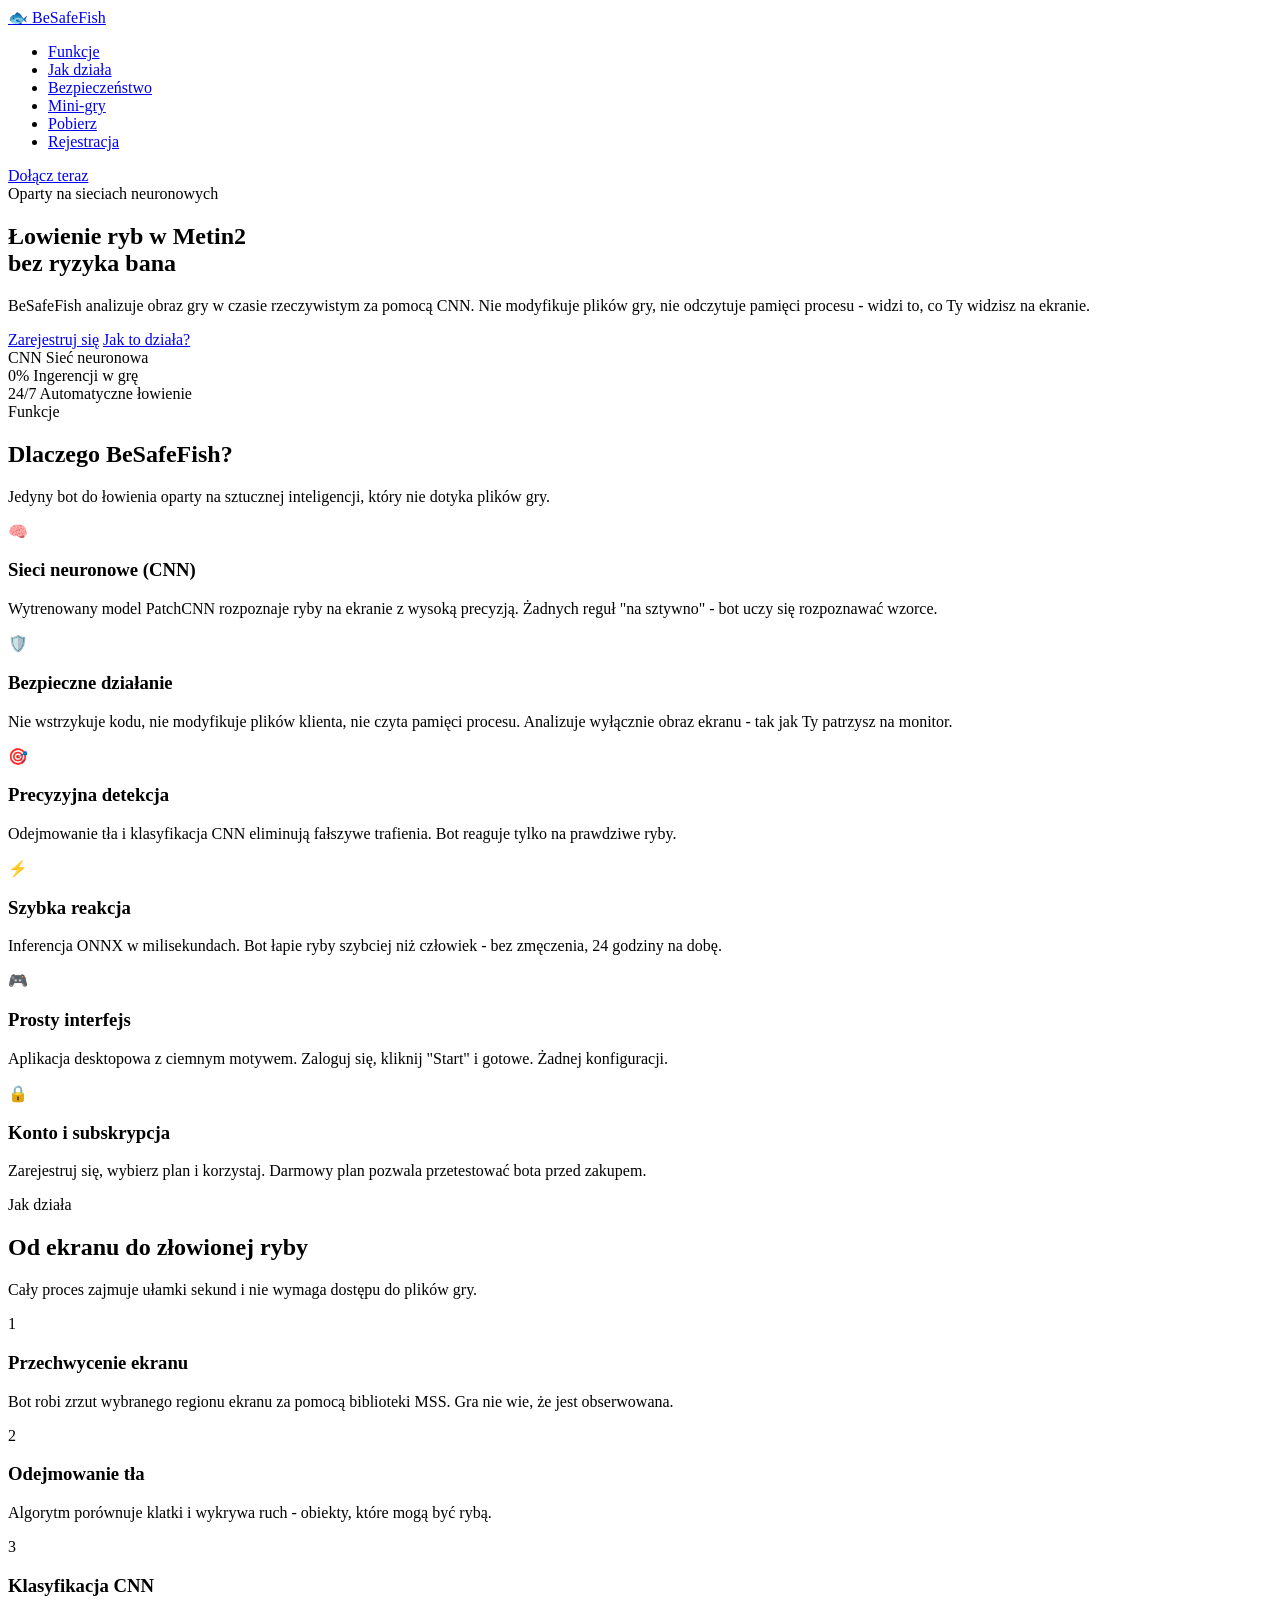
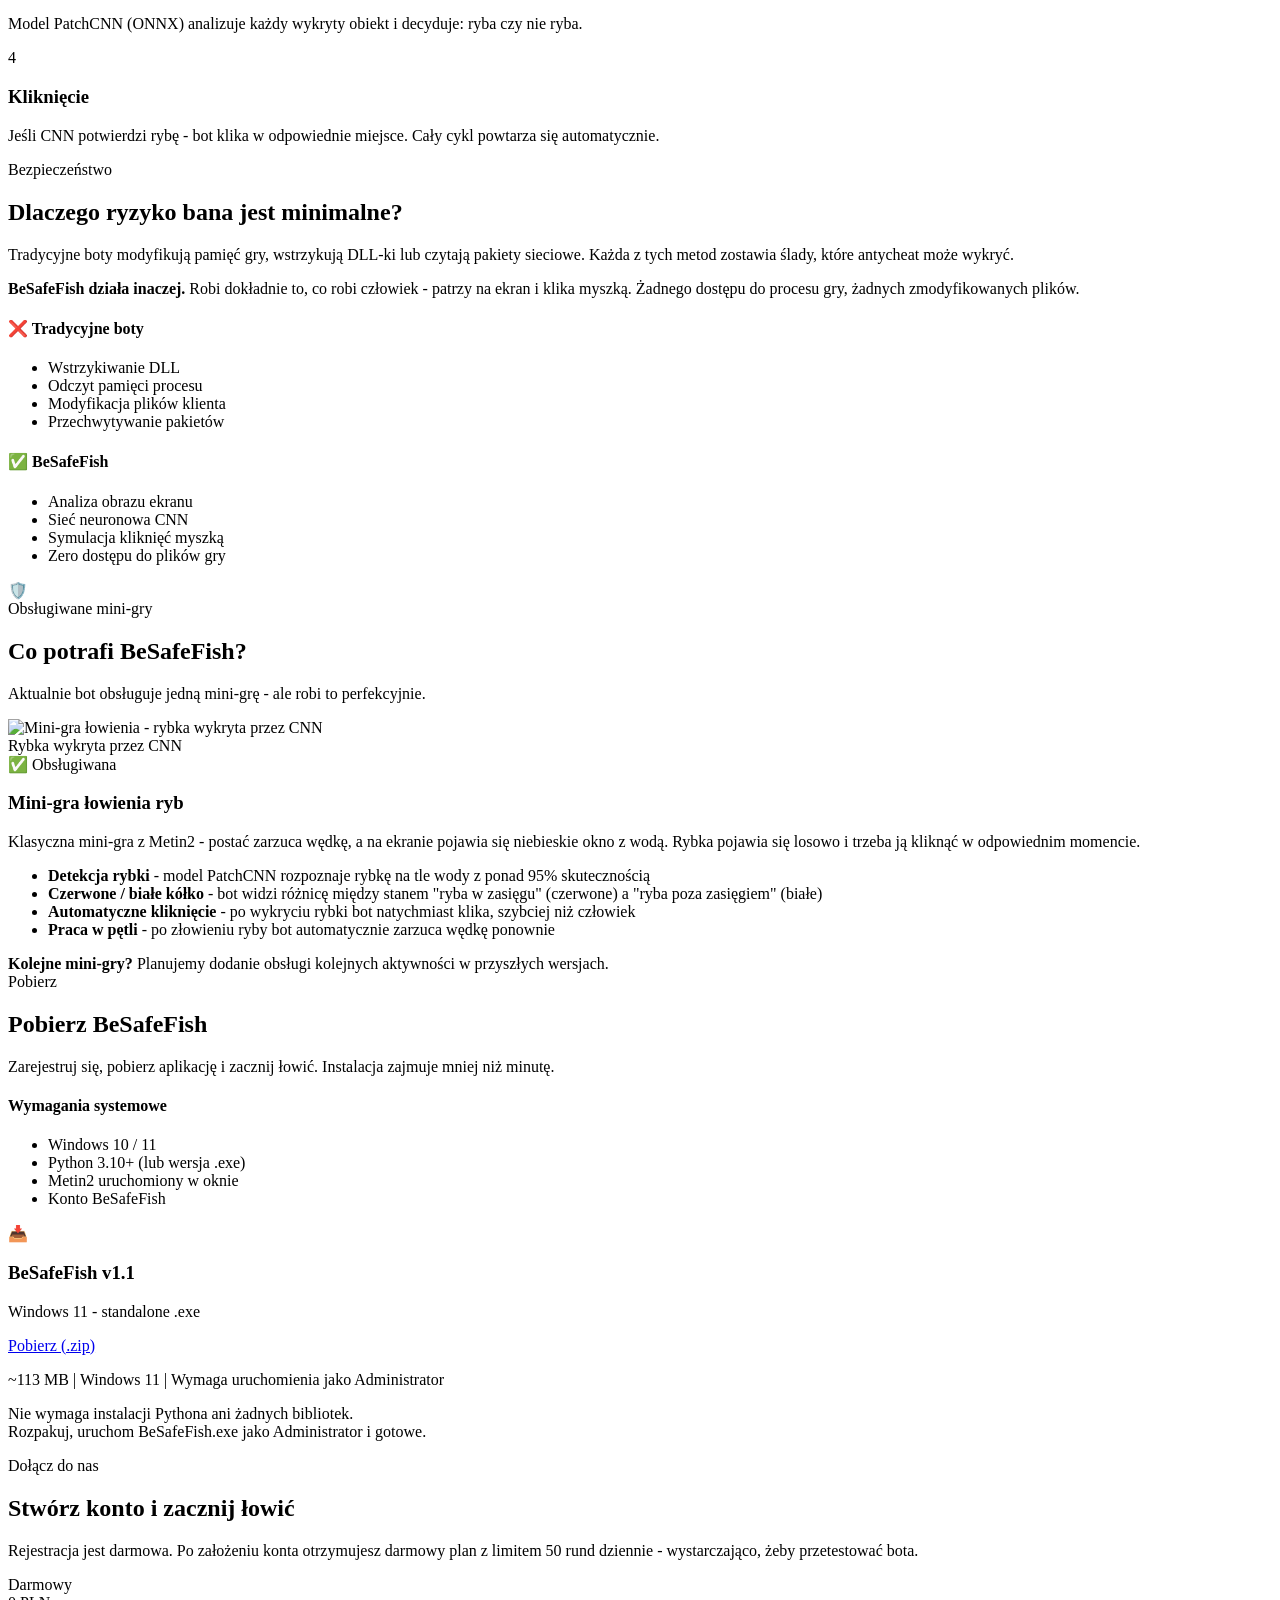
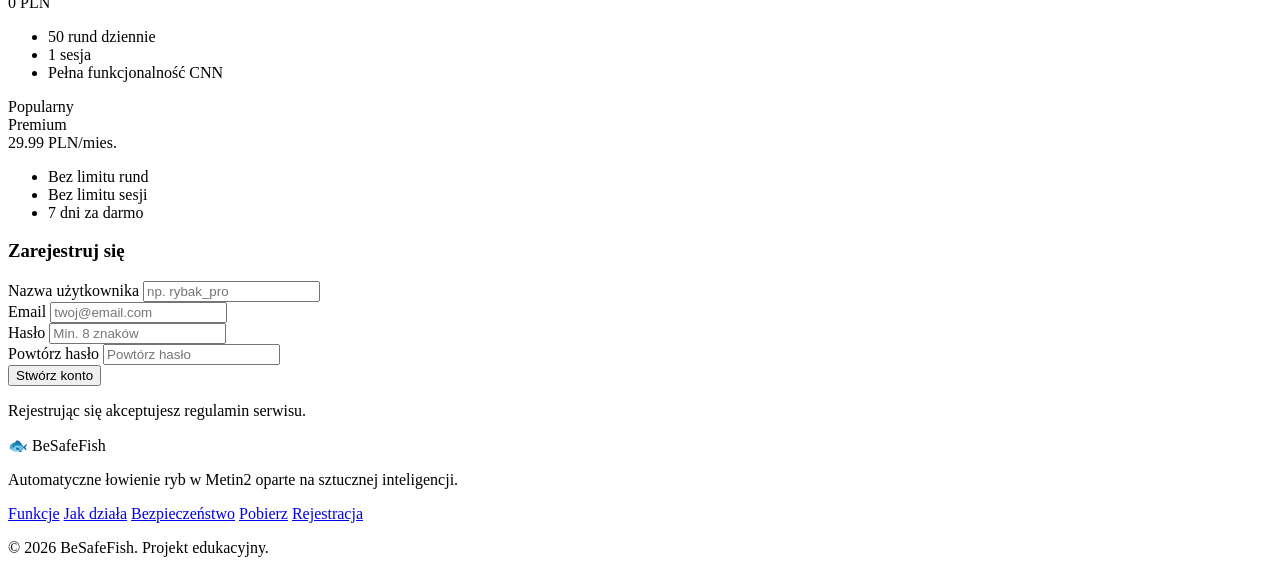
==== versions/post_cnn/website/index.html @ 28030dc1 "chore: aktualizacja wersji v1.0 -> v1.1 na stronie i w GUI" ====
<!DOCTYPE html>
<html lang="pl">
<head>
    <meta charset="UTF-8">
    <meta name="viewport" content="width=device-width, initial-scale=1.0">
    <title>BeSafeFish - Automatyczne łowienie Metin2</title>
    <link rel="stylesheet" href="style.css">
    <link rel="preconnect" href="https://fonts.googleapis.com">
    <link href="https://fonts.googleapis.com/css2?family=Inter:wght@400;500;600;700;800;900&display=swap" rel="stylesheet">
</head>
<body>

<!-- NAV -->
<nav class="navbar">
    <div class="nav-container">
        <a href="#" class="nav-logo">&#x1F41F; BeSafeFish</a>
        <ul class="nav-links">
            <li><a href="#features">Funkcje</a></li>
            <li><a href="#how-it-works">Jak działa</a></li>
            <li><a href="#safety">Bezpieczeństwo</a></li>
            <li><a href="#minigames">Mini-gry</a></li>
            <li><a href="#download">Pobierz</a></li>
            <li><a href="#register">Rejestracja</a></li>
        </ul>
        <a href="#register" class="nav-cta">Dołącz teraz</a>
    </div>
</nav>

<!-- HERO -->
<section class="hero">
    <div class="hero-bg">
        <div class="hero-particles" id="particles"></div>
        <div class="hero-glow hero-glow-1"></div>
        <div class="hero-glow hero-glow-2"></div>
        <div class="hero-glow hero-glow-3"></div>
        <div class="hero-grid-lines"></div>
    </div>
    <div class="hero-content">
        <div class="hero-badge">Oparty na sieciach neuronowych</div>
        <h1>Łowienie ryb w Metin2<br><span class="gradient-text">bez ryzyka bana</span></h1>
        <p class="hero-subtitle">
            BeSafeFish analizuje obraz gry w czasie rzeczywistym za pomocą CNN.
            Nie modyfikuje plików gry, nie odczytuje pamięci procesu - widzi to, co Ty widzisz na ekranie.
        </p>
        <div class="hero-buttons">
            <a href="#register" class="btn btn-primary">Zarejestruj się</a>
            <a href="#how-it-works" class="btn btn-outline">Jak to działa?</a>
        </div>
        <div class="hero-stats">
            <div class="stat">
                <span class="stat-value">CNN</span>
                <span class="stat-label">Sieć neuronowa</span>
            </div>
            <div class="stat-divider"></div>
            <div class="stat">
                <span class="stat-value">0%</span>
                <span class="stat-label">Ingerencji w grę</span>
            </div>
            <div class="stat-divider"></div>
            <div class="stat">
                <span class="stat-value">24/7</span>
                <span class="stat-label">Automatyczne łowienie</span>
            </div>
        </div>
    </div>
</section>

<!-- FEATURES -->
<section id="features" class="features">
    <div class="container">
        <div class="section-header">
            <span class="section-tag">Funkcje</span>
            <h2>Dlaczego BeSafeFish?</h2>
            <p>Jedyny bot do łowienia oparty na sztucznej inteligencji, który nie dotyka plików gry.</p>
        </div>
        <div class="features-grid">
            <div class="feature-card">
                <div class="feature-icon">&#x1F9E0;</div>
                <h3>Sieci neuronowe (CNN)</h3>
                <p>Wytrenowany model PatchCNN rozpoznaje ryby na ekranie z wysoką precyzją. Żadnych reguł &quot;na sztywno&quot; - bot uczy się rozpoznawać wzorce.</p>
            </div>
            <div class="feature-card">
                <div class="feature-icon">&#x1F6E1;&#xFE0F;</div>
                <h3>Bezpieczne działanie</h3>
                <p>Nie wstrzykuje kodu, nie modyfikuje plików klienta, nie czyta pamięci procesu. Analizuje wyłącznie obraz ekranu - tak jak Ty patrzysz na monitor.</p>
            </div>
            <div class="feature-card">
                <div class="feature-icon">&#x1F3AF;</div>
                <h3>Precyzyjna detekcja</h3>
                <p>Odejmowanie tła i klasyfikacja CNN eliminują fałszywe trafienia. Bot reaguje tylko na prawdziwe ryby.</p>
            </div>
            <div class="feature-card">
                <div class="feature-icon">&#x26A1;</div>
                <h3>Szybka reakcja</h3>
                <p>Inferencja ONNX w milisekundach. Bot łapie ryby szybciej niż człowiek - bez zmęczenia, 24 godziny na dobę.</p>
            </div>
            <div class="feature-card">
                <div class="feature-icon">&#x1F3AE;</div>
                <h3>Prosty interfejs</h3>
                <p>Aplikacja desktopowa z ciemnym motywem. Zaloguj się, kliknij &quot;Start&quot; i gotowe. Żadnej konfiguracji.</p>
            </div>
            <div class="feature-card">
                <div class="feature-icon">&#x1F512;</div>
                <h3>Konto i subskrypcja</h3>
                <p>Zarejestruj się, wybierz plan i korzystaj. Darmowy plan pozwala przetestować bota przed zakupem.</p>
            </div>
        </div>
    </div>
</section>

<!-- HOW IT WORKS -->
<section id="how-it-works" class="how-it-works">
    <div class="container">
        <div class="section-header">
            <span class="section-tag">Jak działa</span>
            <h2>Od ekranu do złowionej ryby</h2>
            <p>Cały proces zajmuje ułamki sekund i nie wymaga dostępu do plików gry.</p>
        </div>
        <div class="steps">
            <div class="step">
                <div class="step-number">1</div>
                <div class="step-content">
                    <h3>Przechwycenie ekranu</h3>
                    <p>Bot robi zrzut wybranego regionu ekranu za pomocą biblioteki MSS. Gra nie wie, że jest obserwowana.</p>
                </div>
            </div>
            <div class="step">
                <div class="step-number">2</div>
                <div class="step-content">
                    <h3>Odejmowanie tła</h3>
                    <p>Algorytm porównuje klatki i wykrywa ruch - obiekty, które mogą być rybą.</p>
                </div>
            </div>
            <div class="step">
                <div class="step-number">3</div>
                <div class="step-content">
                    <h3>Klasyfikacja CNN</h3>
                    <p>Model PatchCNN (ONNX) analizuje każdy wykryty obiekt i decyduje: ryba czy nie ryba.</p>
                </div>
            </div>
            <div class="step">
                <div class="step-number">4</div>
                <div class="step-content">
                    <h3>Kliknięcie</h3>
                    <p>Jeśli CNN potwierdzi rybę - bot klika w odpowiednie miejsce. Cały cykl powtarza się automatycznie.</p>
                </div>
            </div>
        </div>
    </div>
</section>

<!-- SAFETY -->
<section id="safety" class="safety">
    <div class="container">
        <div class="safety-grid">
            <div class="safety-content">
                <span class="section-tag">Bezpieczeństwo</span>
                <h2>Dlaczego ryzyko bana jest <span class="gradient-text">minimalne</span>?</h2>
                <p>Tradycyjne boty modyfikują pamięć gry, wstrzykują DLL-ki lub czytają pakiety sieciowe. Każda z tych metod zostawia ślady, które antycheat może wykryć.</p>
                <p><strong>BeSafeFish działa inaczej.</strong> Robi dokładnie to, co robi człowiek - patrzy na ekran i klika myszką. Żadnego dostępu do procesu gry, żadnych zmodyfikowanych plików.</p>
                <div class="safety-comparison">
                    <div class="comparison-col comparison-bad">
                        <h4>&#x274C; Tradycyjne boty</h4>
                        <ul>
                            <li>Wstrzykiwanie DLL</li>
                            <li>Odczyt pamięci procesu</li>
                            <li>Modyfikacja plików klienta</li>
                            <li>Przechwytywanie pakietów</li>
                        </ul>
                    </div>
                    <div class="comparison-col comparison-good">
                        <h4>&#x2705; BeSafeFish</h4>
                        <ul>
                            <li>Analiza obrazu ekranu</li>
                            <li>Sieć neuronowa CNN</li>
                            <li>Symulacja kliknięć myszką</li>
                            <li>Zero dostępu do plików gry</li>
                        </ul>
                    </div>
                </div>
            </div>
            <div class="safety-visual">
                <div class="shield-graphic">
                    <div class="shield-icon">&#x1F6E1;&#xFE0F;</div>
                    <div class="shield-ring"></div>
                    <div class="shield-ring shield-ring-2"></div>
                </div>
            </div>
        </div>
    </div>
</section>

<!-- MINI-GRY -->
<section id="minigames" class="minigames">
    <div class="container">
        <div class="section-header">
            <span class="section-tag">Obsługiwane mini-gry</span>
            <h2>Co potrafi BeSafeFish?</h2>
            <p>Aktualnie bot obsługuje jedną mini-grę - ale robi to perfekcyjnie.</p>
        </div>
        <div class="minigame-showcase">
            <div class="minigame-image">
                <img src="img/minigame_fish_detected.png" alt="Mini-gra łowienia - rybka wykryta przez CNN">
                <div class="minigame-image-badge">Rybka wykryta przez CNN</div>
            </div>
            <div class="minigame-details">
                <div class="minigame-status">&#x2705; Obsługiwana</div>
                <h3>Mini-gra łowienia ryb</h3>
                <p>Klasyczna mini-gra z Metin2 - postać zarzuca wędkę, a na ekranie pojawia się niebieskie okno z wodą. Rybka pojawia się losowo i trzeba ją kliknąć w odpowiednim momencie.</p>
                <ul class="minigame-features">
                    <li><strong>Detekcja rybki</strong> - model PatchCNN rozpoznaje rybkę na tle wody z ponad 95% skutecznością</li>
                    <li><strong>Czerwone / białe kółko</strong> - bot widzi różnicę między stanem "ryba w zasięgu" (czerwone) a "ryba poza zasięgiem" (białe)</li>
                    <li><strong>Automatyczne kliknięcie</strong> - po wykryciu rybki bot natychmiast klika, szybciej niż człowiek</li>
                    <li><strong>Praca w pętli</strong> - po złowieniu ryby bot automatycznie zarzuca wędkę ponownie</li>
                </ul>
                <div class="minigame-note">
                    <strong>Kolejne mini-gry?</strong> Planujemy dodanie obsługi kolejnych aktywności w przyszłych wersjach.
                </div>
            </div>
        </div>
    </div>
</section>

<!-- DOWNLOAD -->
<section id="download" class="download">
    <div class="container">
        <div class="download-box">
            <div class="download-info">
                <span class="section-tag">Pobierz</span>
                <h2>Pobierz BeSafeFish</h2>
                <p>Zarejestruj się, pobierz aplikację i zacznij łowić. Instalacja zajmuje mniej niż minutę.</p>
                <div class="download-requirements">
                    <h4>Wymagania systemowe</h4>
                    <ul>
                        <li>Windows 10 / 11</li>
                        <li>Python 3.10+ (lub wersja .exe)</li>
                        <li>Metin2 uruchomiony w oknie</li>
                        <li>Konto BeSafeFish</li>
                    </ul>
                </div>
            </div>
            <div class="download-action">
                <div class="download-card">
                    <div class="download-icon">&#x1F4E5;</div>
                    <h3>BeSafeFish v1.1</h3>
                    <p class="download-version">Windows 11 - standalone .exe</p>
                    <a href="https://github.com/kamilkacperczyk-on/Kosa/releases/latest/download/BeSafeFish.zip" class="btn btn-primary btn-full">Pobierz (.zip)</a>
                    <p class="download-size">~113 MB | Windows 11 | Wymaga uruchomienia jako Administrator</p>
                    <p class="download-note">Nie wymaga instalacji Pythona ani żadnych bibliotek.<br>Rozpakuj, uruchom BeSafeFish.exe jako Administrator i gotowe.</p>
                </div>
            </div>
        </div>
    </div>
</section>

<!-- REGISTER -->
<section id="register" class="register">
    <div class="container">
        <div class="register-grid">
            <div class="register-info">
                <span class="section-tag">Dołącz do nas</span>
                <h2>Stwórz konto i zacznij <span class="gradient-text">łowić</span></h2>
                <p>Rejestracja jest darmowa. Po założeniu konta otrzymujesz darmowy plan z limitem 50 rund dziennie - wystarczająco, żeby przetestować bota.</p>
                <div class="plan-cards">
                    <div class="plan-card">
                        <div class="plan-name">Darmowy</div>
                        <div class="plan-price">0 PLN</div>
                        <ul>
                            <li>50 rund dziennie</li>
                            <li>1 sesja</li>
                            <li>Pełna funkcjonalność CNN</li>
                        </ul>
                    </div>
                    <div class="plan-card plan-premium">
                        <div class="plan-badge">Popularny</div>
                        <div class="plan-name">Premium</div>
                        <div class="plan-price">29.99 PLN<span>/mies.</span></div>
                        <ul>
                            <li>Bez limitu rund</li>
                            <li>Bez limitu sesji</li>
                            <li>7 dni za darmo</li>
                        </ul>
                    </div>
                </div>
            </div>
            <div class="register-form-wrapper">
                <form class="register-form" id="registerForm">
                    <h3>Zarejestruj się</h3>
                    <div class="form-group">
                        <label for="reg-username">Nazwa użytkownika</label>
                        <input type="text" id="reg-username" placeholder="np. rybak_pro" required minlength="3">
                    </div>
                    <div class="form-group">
                        <label for="reg-email">Email</label>
                        <input type="email" id="reg-email" placeholder="twoj@email.com" required>
                    </div>
                    <div class="form-group">
                        <label for="reg-password">Hasło</label>
                        <input type="password" id="reg-password" placeholder="Min. 8 znaków" required minlength="8" maxlength="64">
                    </div>
                    <div class="form-group">
                        <label for="reg-confirm">Powtórz hasło</label>
                        <input type="password" id="reg-confirm" placeholder="Powtórz hasło" required>
                    </div>
                    <div class="form-message" id="formMessage"></div>
                    <button type="submit" class="btn btn-primary btn-full">Stwórz konto</button>
                    <p class="form-note">Rejestrując się akceptujesz regulamin serwisu.</p>
                </form>
            </div>
        </div>
    </div>
</section>

<!-- FOOTER -->
<footer class="footer">
    <div class="container">
        <div class="footer-content">
            <div class="footer-brand">
                <span class="nav-logo">&#x1F41F; BeSafeFish</span>
                <p>Automatyczne łowienie ryb w Metin2 oparte na sztucznej inteligencji.</p>
            </div>
            <div class="footer-links">
                <a href="#features">Funkcje</a>
                <a href="#how-it-works">Jak działa</a>
                <a href="#safety">Bezpieczeństwo</a>
                <a href="#download">Pobierz</a>
                <a href="#register">Rejestracja</a>
            </div>
        </div>
        <div class="footer-bottom">
            <p>&copy; 2026 BeSafeFish. Projekt edukacyjny.</p>
        </div>
    </div>
</footer>

<script src="script.js"></script>
</body>
</html>
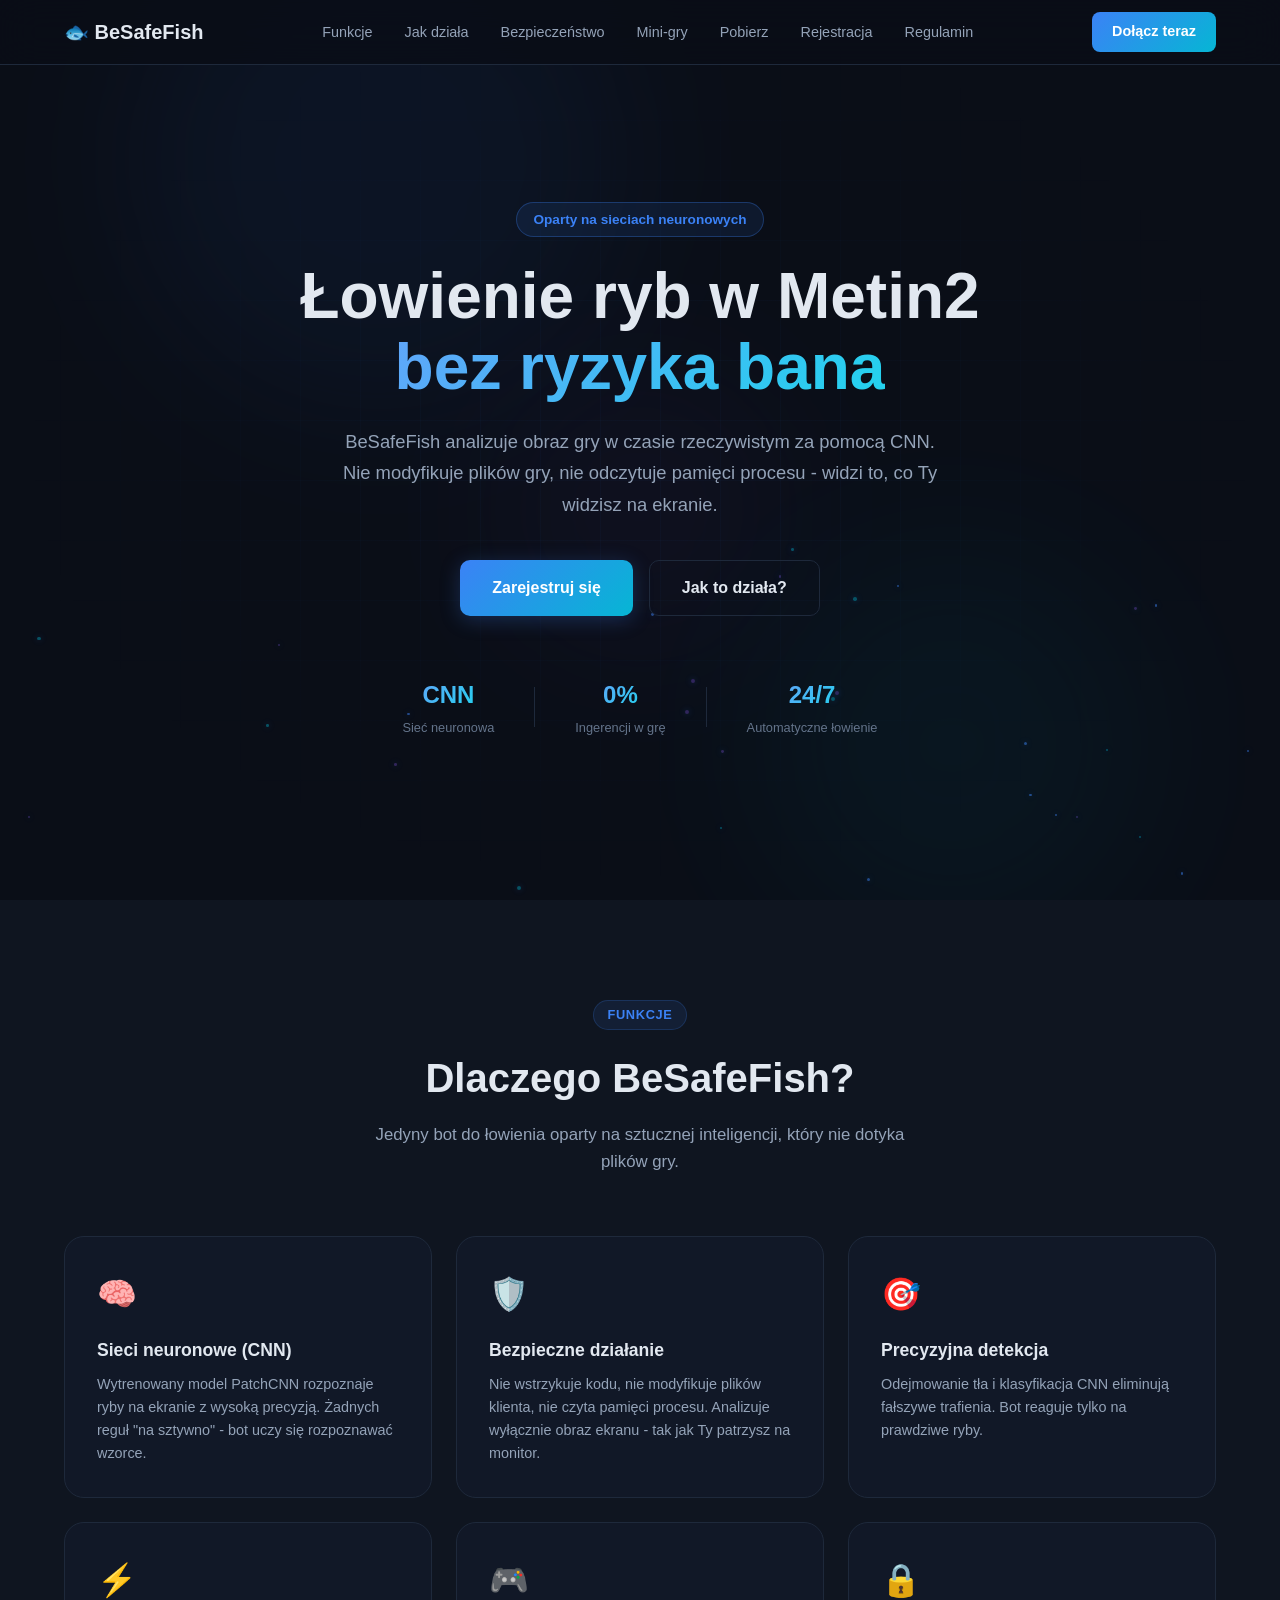
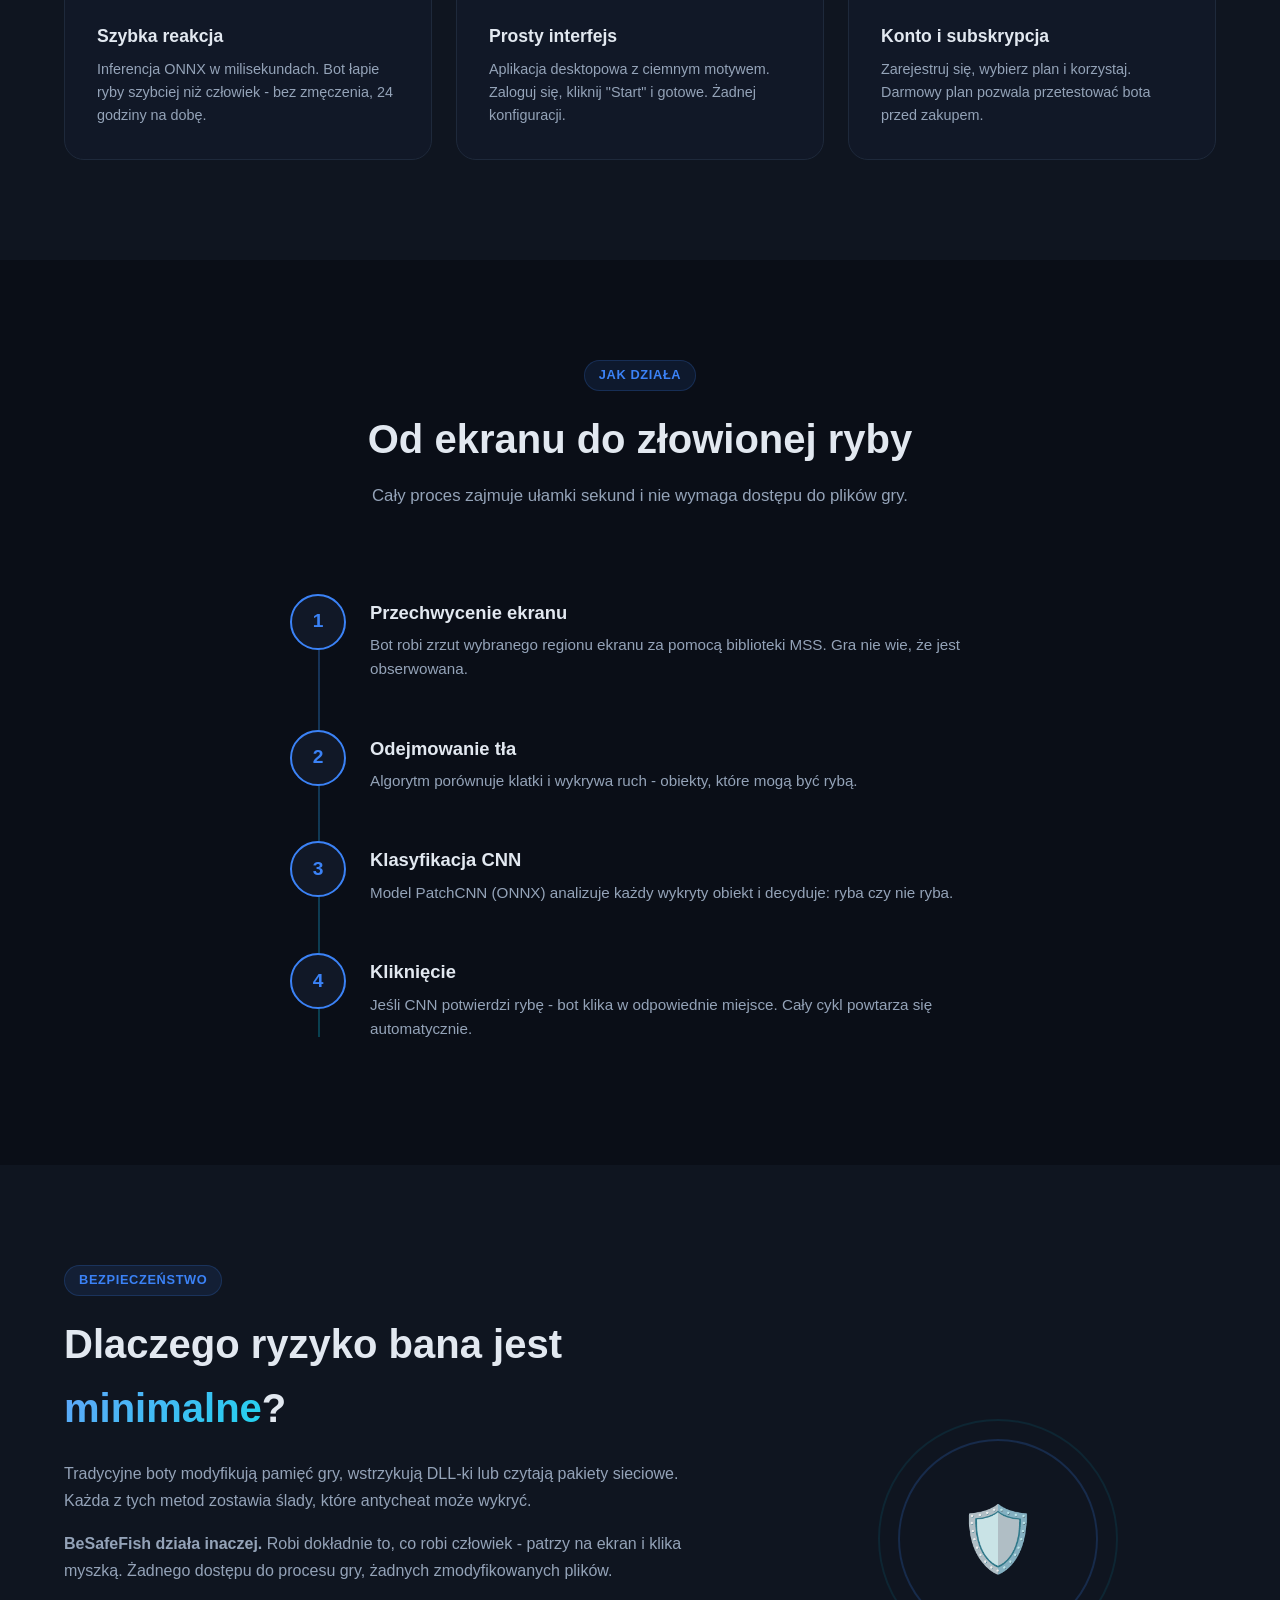
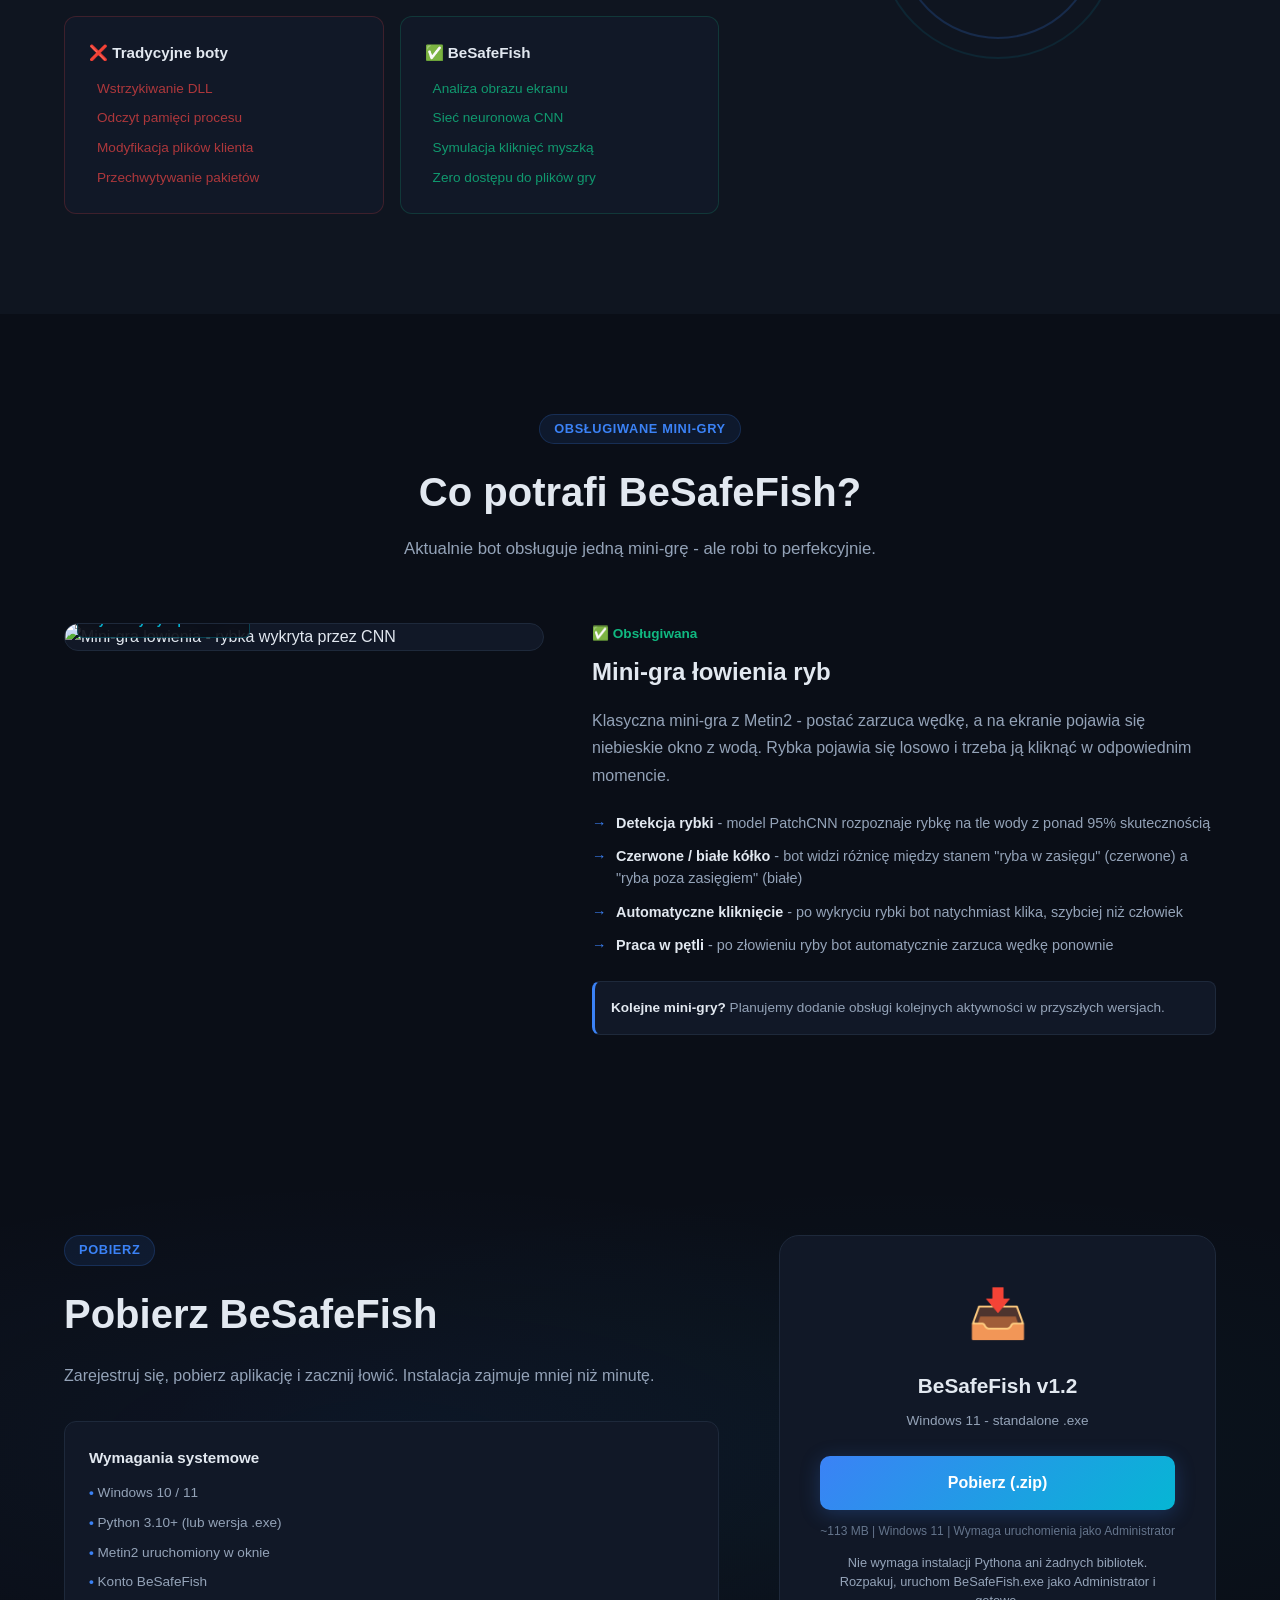
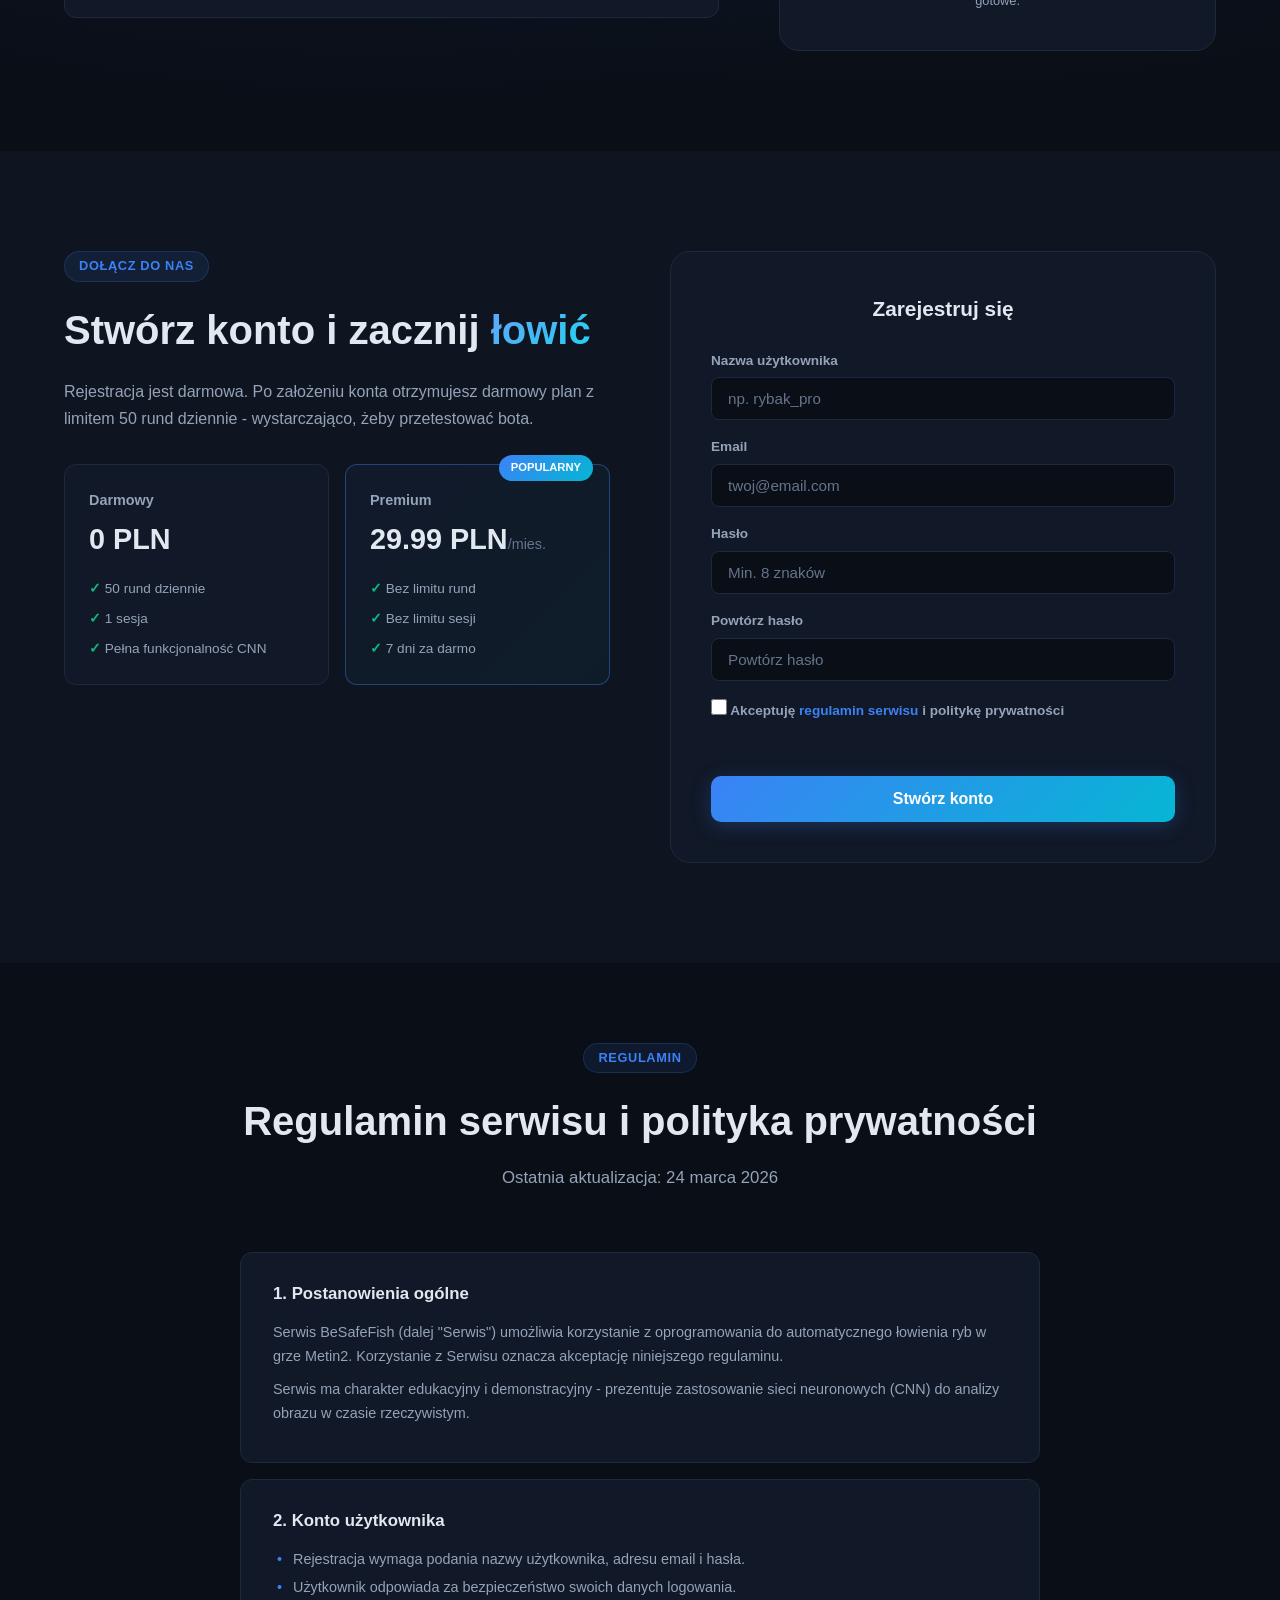
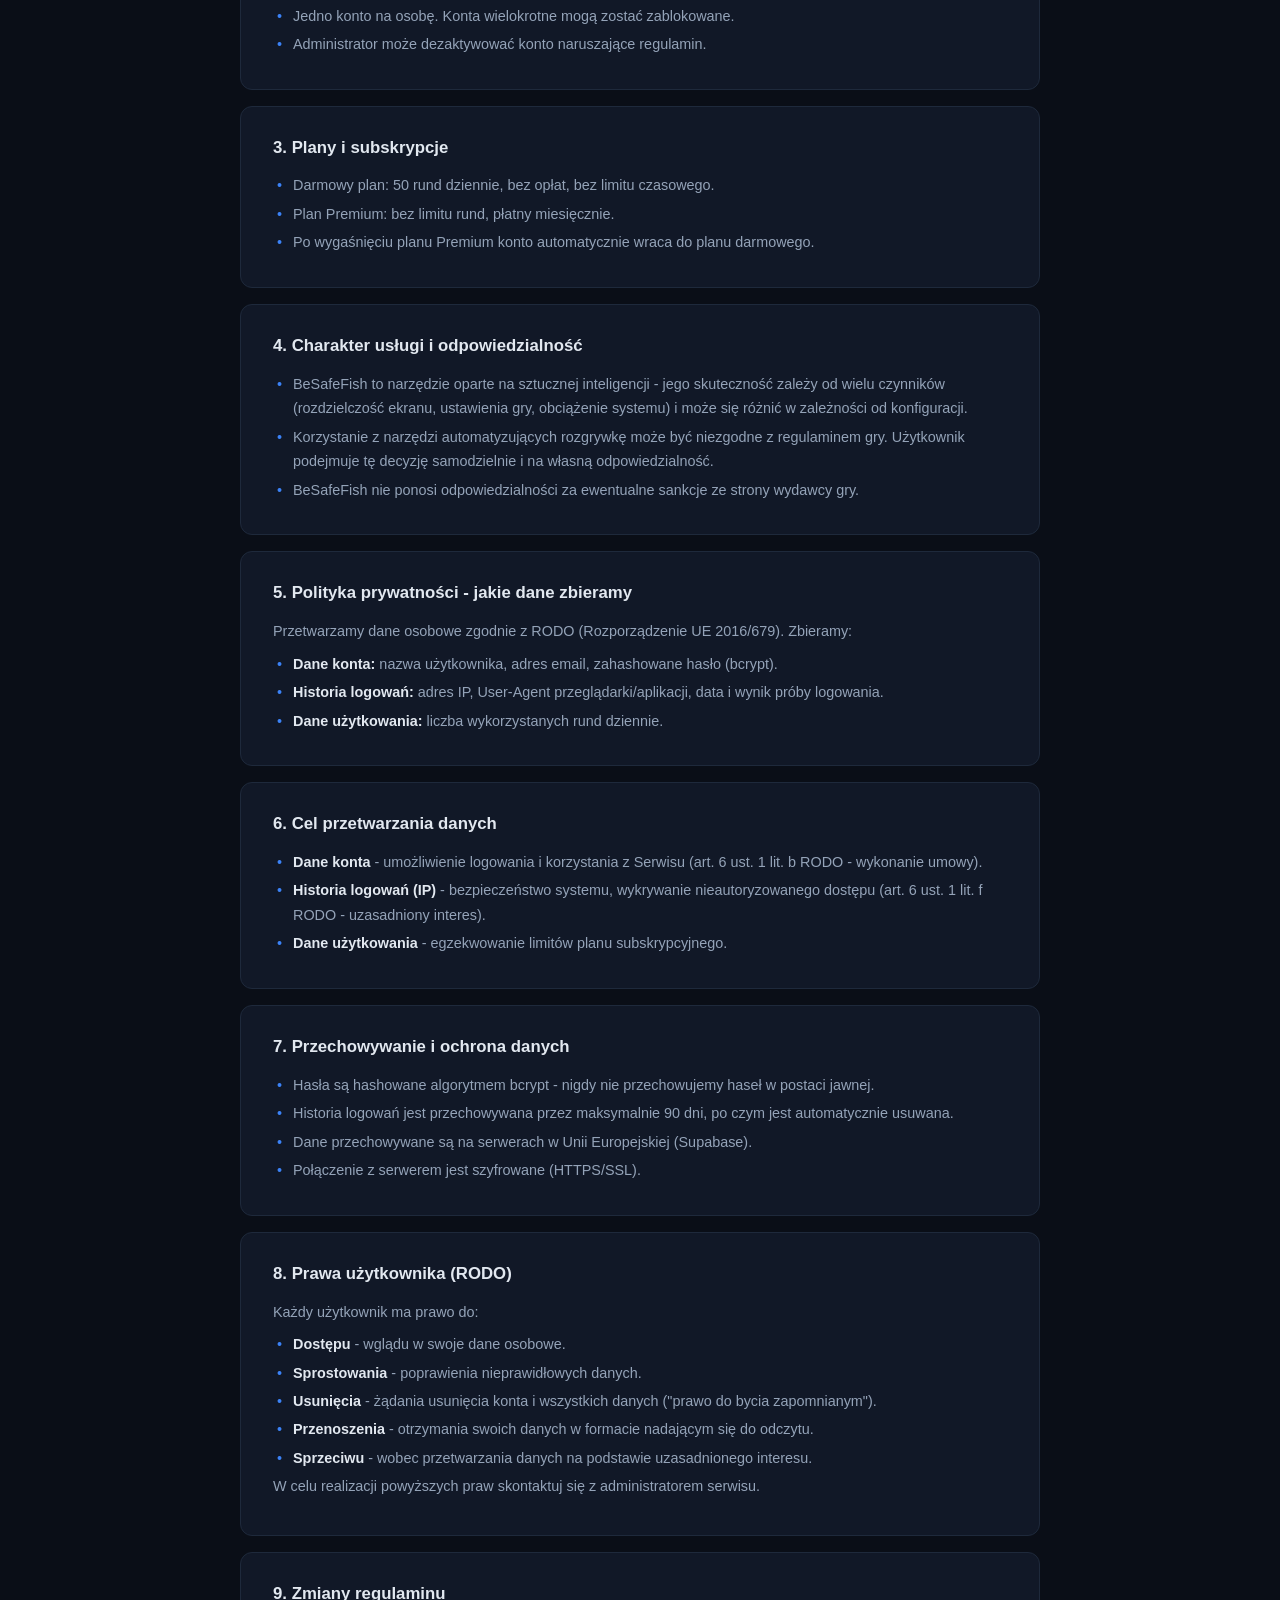
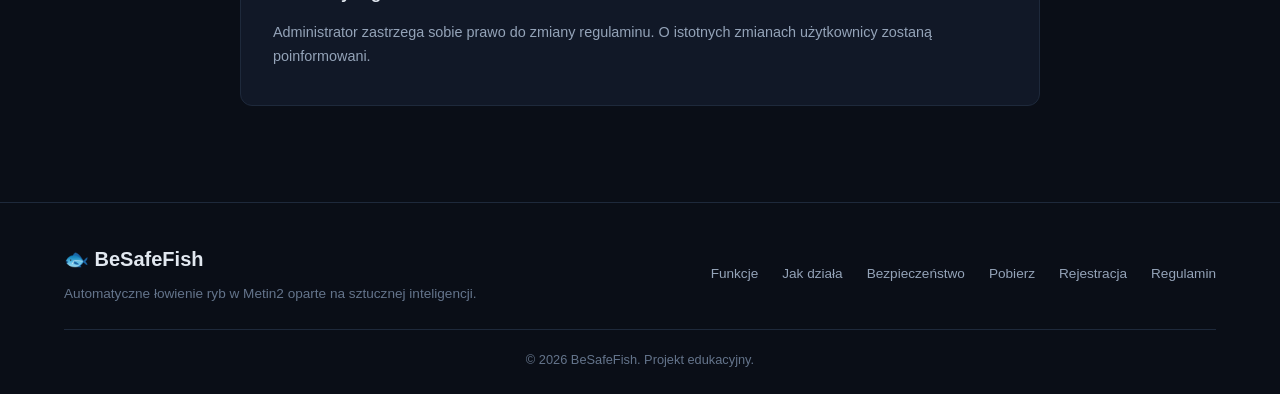
==== commit f1073155: "feat: regulamin serwisu + checkbox akceptacji przy rejestracji - sekcja regulaminu na stronie (RODO," ====
--- a/versions/post_cnn/website/index.html
+++ b/versions/post_cnn/website/index.html
@@ -21,6 +21,7 @@
             <li><a href="#minigames">Mini-gry</a></li>
             <li><a href="#download">Pobierz</a></li>
             <li><a href="#register">Rejestracja</a></li>
+            <li><a href="#terms">Regulamin</a></li>
         </ul>
         <a href="#register" class="nav-cta">Dołącz teraz</a>
     </div>
@@ -242,7 +243,7 @@
             <div class="download-action">
                 <div class="download-card">
                     <div class="download-icon">&#x1F4E5;</div>
-                    <h3>BeSafeFish v1.1</h3>
+                    <h3>BeSafeFish v1.2</h3>
                     <p class="download-version">Windows 11 - standalone .exe</p>
                     <a href="https://github.com/kamilkacperczyk-on/Kosa/releases/latest/download/BeSafeFish.zip" class="btn btn-primary btn-full">Pobierz (.zip)</a>
                     <p class="download-size">~113 MB | Windows 11 | Wymaga uruchomienia jako Administrator</p>
@@ -302,10 +303,108 @@
                         <label for="reg-confirm">Powtórz hasło</label>
                         <input type="password" id="reg-confirm" placeholder="Powtórz hasło" required>
                     </div>
+                    <div class="form-group form-group-checkbox">
+                        <label class="checkbox-label">
+                            <input type="checkbox" id="reg-terms">
+                            <span>Akceptuję <a href="#terms">regulamin serwisu</a> i politykę prywatności</span>
+                        </label>
+                    </div>
                     <div class="form-message" id="formMessage"></div>
                     <button type="submit" class="btn btn-primary btn-full">Stwórz konto</button>
-                    <p class="form-note">Rejestrując się akceptujesz regulamin serwisu.</p>
                 </form>
+            </div>
+        </div>
+    </div>
+</section>
+
+<!-- REGULAMIN -->
+<section id="terms" class="terms">
+    <div class="container">
+        <div class="section-header">
+            <span class="section-tag">Regulamin</span>
+            <h2>Regulamin serwisu i polityka prywatności</h2>
+            <p>Ostatnia aktualizacja: 24 marca 2026</p>
+        </div>
+        <div class="terms-content">
+            <div class="terms-block">
+                <h3>1. Postanowienia ogólne</h3>
+                <p>Serwis BeSafeFish (dalej "Serwis") umożliwia korzystanie z oprogramowania do automatycznego łowienia ryb w grze Metin2. Korzystanie z Serwisu oznacza akceptację niniejszego regulaminu.</p>
+                <p>Serwis ma charakter edukacyjny i demonstracyjny - prezentuje zastosowanie sieci neuronowych (CNN) do analizy obrazu w czasie rzeczywistym.</p>
+            </div>
+
+            <div class="terms-block">
+                <h3>2. Konto użytkownika</h3>
+                <ul>
+                    <li>Rejestracja wymaga podania nazwy użytkownika, adresu email i hasła.</li>
+                    <li>Użytkownik odpowiada za bezpieczeństwo swoich danych logowania.</li>
+                    <li>Jedno konto na osobę. Konta wielokrotne mogą zostać zablokowane.</li>
+                    <li>Administrator może dezaktywować konto naruszające regulamin.</li>
+                </ul>
+            </div>
+
+            <div class="terms-block">
+                <h3>3. Plany i subskrypcje</h3>
+                <ul>
+                    <li>Darmowy plan: 50 rund dziennie, bez opłat, bez limitu czasowego.</li>
+                    <li>Plan Premium: bez limitu rund, płatny miesięcznie.</li>
+                    <li>Po wygaśnięciu planu Premium konto automatycznie wraca do planu darmowego.</li>
+                </ul>
+            </div>
+
+            <div class="terms-block">
+                <h3>4. Charakter usługi i odpowiedzialność</h3>
+                <ul>
+                    <li>BeSafeFish to narzędzie oparte na sztucznej inteligencji - jego skuteczność zależy od wielu czynników (rozdzielczość ekranu, ustawienia gry, obciążenie systemu) i może się różnić w zależności od konfiguracji.</li>
+                    <li>Korzystanie z narzędzi automatyzujących rozgrywkę może być niezgodne z regulaminem gry. Użytkownik podejmuje tę decyzję samodzielnie i na własną odpowiedzialność.</li>
+                    <li>BeSafeFish nie ponosi odpowiedzialności za ewentualne sankcje ze strony wydawcy gry.</li>
+                </ul>
+            </div>
+
+            <div class="terms-block">
+                <h3>5. Polityka prywatności - jakie dane zbieramy</h3>
+                <p>Przetwarzamy dane osobowe zgodnie z RODO (Rozporządzenie UE 2016/679). Zbieramy:</p>
+                <ul>
+                    <li><strong>Dane konta:</strong> nazwa użytkownika, adres email, zahashowane hasło (bcrypt).</li>
+                    <li><strong>Historia logowań:</strong> adres IP, User-Agent przeglądarki/aplikacji, data i wynik próby logowania.</li>
+                    <li><strong>Dane użytkowania:</strong> liczba wykorzystanych rund dziennie.</li>
+                </ul>
+            </div>
+
+            <div class="terms-block">
+                <h3>6. Cel przetwarzania danych</h3>
+                <ul>
+                    <li><strong>Dane konta</strong> - umożliwienie logowania i korzystania z Serwisu (art. 6 ust. 1 lit. b RODO - wykonanie umowy).</li>
+                    <li><strong>Historia logowań (IP)</strong> - bezpieczeństwo systemu, wykrywanie nieautoryzowanego dostępu (art. 6 ust. 1 lit. f RODO - uzasadniony interes).</li>
+                    <li><strong>Dane użytkowania</strong> - egzekwowanie limitów planu subskrypcyjnego.</li>
+                </ul>
+            </div>
+
+            <div class="terms-block">
+                <h3>7. Przechowywanie i ochrona danych</h3>
+                <ul>
+                    <li>Hasła są hashowane algorytmem bcrypt - nigdy nie przechowujemy haseł w postaci jawnej.</li>
+                    <li>Historia logowań jest przechowywana przez maksymalnie 90 dni, po czym jest automatycznie usuwana.</li>
+                    <li>Dane przechowywane są na serwerach w Unii Europejskiej (Supabase).</li>
+                    <li>Połączenie z serwerem jest szyfrowane (HTTPS/SSL).</li>
+                </ul>
+            </div>
+
+            <div class="terms-block">
+                <h3>8. Prawa użytkownika (RODO)</h3>
+                <p>Każdy użytkownik ma prawo do:</p>
+                <ul>
+                    <li><strong>Dostępu</strong> - wglądu w swoje dane osobowe.</li>
+                    <li><strong>Sprostowania</strong> - poprawienia nieprawidłowych danych.</li>
+                    <li><strong>Usunięcia</strong> - żądania usunięcia konta i wszystkich danych ("prawo do bycia zapomnianym").</li>
+                    <li><strong>Przenoszenia</strong> - otrzymania swoich danych w formacie nadającym się do odczytu.</li>
+                    <li><strong>Sprzeciwu</strong> - wobec przetwarzania danych na podstawie uzasadnionego interesu.</li>
+                </ul>
+                <p>W celu realizacji powyższych praw skontaktuj się z administratorem serwisu.</p>
+            </div>
+
+            <div class="terms-block">
+                <h3>9. Zmiany regulaminu</h3>
+                <p>Administrator zastrzega sobie prawo do zmiany regulaminu. O istotnych zmianach użytkownicy zostaną poinformowani.</p>
             </div>
         </div>
     </div>
@@ -325,6 +424,7 @@
                 <a href="#safety">Bezpieczeństwo</a>
                 <a href="#download">Pobierz</a>
                 <a href="#register">Rejestracja</a>
+                <a href="#terms">Regulamin</a>
             </div>
         </div>
         <div class="footer-bottom">
--- a/versions/post_cnn/website/style.css
+++ b/versions/post_cnn/website/style.css
@@ -0,0 +1,1221 @@
+/* ===== RESET & BASE ===== */
+*, *::before, *::after {
+    margin: 0;
+    padding: 0;
+    box-sizing: border-box;
+}
+
+:root {
+    --bg-dark: #0a0e17;
+    --bg-card: #111827;
+    --bg-card-hover: #1a2332;
+    --bg-surface: #0f1520;
+    --border: #1e293b;
+    --text: #e2e8f0;
+    --text-muted: #94a3b8;
+    --text-dim: #64748b;
+    --primary: #3b82f6;
+    --primary-hover: #2563eb;
+    --primary-glow: rgba(59, 130, 246, 0.25);
+    --accent: #06b6d4;
+    --gradient: linear-gradient(135deg, #3b82f6, #06b6d4);
+    --gradient-text: linear-gradient(135deg, #60a5fa, #22d3ee);
+    --success: #10b981;
+    --danger: #ef4444;
+    --radius: 12px;
+    --radius-lg: 20px;
+}
+
+html {
+    scroll-behavior: smooth;
+}
+
+body {
+    font-family: 'Inter', -apple-system, BlinkMacSystemFont, sans-serif;
+    background: var(--bg-dark);
+    color: var(--text);
+    line-height: 1.6;
+    overflow-x: hidden;
+}
+
+.container {
+    max-width: 1200px;
+    margin: 0 auto;
+    padding: 0 24px;
+}
+
+/* ===== NAVBAR ===== */
+.navbar {
+    position: fixed;
+    top: 0;
+    left: 0;
+    right: 0;
+    z-index: 100;
+    background: rgba(10, 14, 23, 0.85);
+    backdrop-filter: blur(20px);
+    border-bottom: 1px solid var(--border);
+}
+
+.nav-container {
+    max-width: 1200px;
+    margin: 0 auto;
+    padding: 0 24px;
+    display: flex;
+    align-items: center;
+    justify-content: space-between;
+    height: 64px;
+}
+
+.nav-logo {
+    font-size: 1.25rem;
+    font-weight: 800;
+    color: var(--text);
+    text-decoration: none;
+}
+
+.nav-links {
+    display: flex;
+    list-style: none;
+    gap: 32px;
+}
+
+.nav-links a {
+    color: var(--text-muted);
+    text-decoration: none;
+    font-size: 0.9rem;
+    font-weight: 500;
+    transition: color 0.2s;
+}
+
+.nav-links a:hover {
+    color: var(--text);
+}
+
+.nav-cta {
+    background: var(--gradient);
+    color: #fff;
+    padding: 8px 20px;
+    border-radius: 8px;
+    font-size: 0.9rem;
+    font-weight: 600;
+    text-decoration: none;
+    transition: opacity 0.2s;
+}
+
+.nav-cta:hover {
+    opacity: 0.9;
+}
+
+/* ===== HERO ===== */
+.hero {
+    position: relative;
+    min-height: 100vh;
+    display: flex;
+    align-items: center;
+    justify-content: center;
+    text-align: center;
+    padding: 120px 24px 80px;
+    overflow: hidden;
+    background: var(--bg-dark);
+}
+
+.hero-bg {
+    position: absolute;
+    inset: 0;
+    overflow: hidden;
+}
+
+/* Animowane swiecace plamy */
+.hero-glow {
+    position: absolute;
+    border-radius: 50%;
+    filter: blur(80px);
+    opacity: 0.4;
+    animation: float 8s ease-in-out infinite;
+}
+
+.hero-glow-1 {
+    width: 500px;
+    height: 500px;
+    background: rgba(59, 130, 246, 0.15);
+    top: -10%;
+    left: 10%;
+    animation-duration: 8s;
+}
+
+.hero-glow-2 {
+    width: 400px;
+    height: 400px;
+    background: rgba(6, 182, 212, 0.12);
+    bottom: -5%;
+    right: 10%;
+    animation-duration: 10s;
+    animation-delay: -3s;
+}
+
+.hero-glow-3 {
+    width: 300px;
+    height: 300px;
+    background: rgba(139, 92, 246, 0.1);
+    top: 40%;
+    left: 50%;
+    transform: translateX(-50%);
+    animation-duration: 12s;
+    animation-delay: -5s;
+}
+
+@keyframes float {
+    0%, 100% { transform: translate(0, 0); }
+    25% { transform: translate(30px, -20px); }
+    50% { transform: translate(-20px, 30px); }
+    75% { transform: translate(20px, 20px); }
+}
+
+/* Siatka perspektywiczna */
+.hero-grid-lines {
+    position: absolute;
+    inset: 0;
+    background-image:
+        linear-gradient(rgba(59, 130, 246, 0.03) 1px, transparent 1px),
+        linear-gradient(90deg, rgba(59, 130, 246, 0.03) 1px, transparent 1px);
+    background-size: 60px 60px;
+    mask-image: radial-gradient(ellipse at center, black 20%, transparent 70%);
+    -webkit-mask-image: radial-gradient(ellipse at center, black 20%, transparent 70%);
+}
+
+/* Czasteczki (JS) */
+.hero-particles {
+    position: absolute;
+    inset: 0;
+}
+
+.particle {
+    position: absolute;
+    width: 3px;
+    height: 3px;
+    background: rgba(59, 130, 246, 0.5);
+    border-radius: 50%;
+    animation: drift linear infinite;
+    box-shadow: 0 0 6px rgba(59, 130, 246, 0.3);
+}
+
+@keyframes drift {
+    0% {
+        transform: translateY(0) translateX(0);
+        opacity: 0;
+    }
+    10% {
+        opacity: 1;
+    }
+    90% {
+        opacity: 1;
+    }
+    100% {
+        transform: translateY(-100vh) translateX(40px);
+        opacity: 0;
+    }
+}
+
+.hero-content {
+    position: relative;
+    max-width: 800px;
+    z-index: 2;
+}
+
+.hero-badge {
+    display: inline-block;
+    background: rgba(59, 130, 246, 0.1);
+    border: 1px solid rgba(59, 130, 246, 0.3);
+    color: var(--primary);
+    padding: 6px 16px;
+    border-radius: 100px;
+    font-size: 0.85rem;
+    font-weight: 600;
+    margin-bottom: 24px;
+    animation: badge-glow 3s ease-in-out infinite;
+}
+
+@keyframes badge-glow {
+    0%, 100% { box-shadow: 0 0 10px rgba(59, 130, 246, 0.1); }
+    50% { box-shadow: 0 0 25px rgba(59, 130, 246, 0.2); }
+}
+
+.hero h1 {
+    font-size: clamp(2.5rem, 6vw, 4rem);
+    font-weight: 900;
+    line-height: 1.1;
+    margin-bottom: 24px;
+}
+
+.gradient-text {
+    background: var(--gradient-text);
+    -webkit-background-clip: text;
+    -webkit-text-fill-color: transparent;
+    background-clip: text;
+}
+
+.hero-subtitle {
+    font-size: 1.15rem;
+    color: var(--text-muted);
+    max-width: 600px;
+    margin: 0 auto 40px;
+    line-height: 1.7;
+}
+
+.hero-buttons {
+    display: flex;
+    gap: 16px;
+    justify-content: center;
+    flex-wrap: wrap;
+    margin-bottom: 60px;
+}
+
+.btn {
+    display: inline-flex;
+    align-items: center;
+    padding: 14px 32px;
+    border-radius: 10px;
+    font-size: 1rem;
+    font-weight: 600;
+    text-decoration: none;
+    transition: all 0.2s;
+    cursor: pointer;
+    border: none;
+}
+
+.btn-primary {
+    background: var(--gradient);
+    color: #fff;
+    box-shadow: 0 4px 20px var(--primary-glow);
+}
+
+.btn-primary:hover {
+    transform: translateY(-2px);
+    box-shadow: 0 8px 30px var(--primary-glow);
+}
+
+.btn-outline {
+    background: transparent;
+    color: var(--text);
+    border: 1px solid var(--border);
+}
+
+.btn-outline:hover {
+    background: var(--bg-card);
+    border-color: var(--text-dim);
+}
+
+.btn-full {
+    width: 100%;
+    justify-content: center;
+}
+
+.hero-stats {
+    display: flex;
+    align-items: center;
+    justify-content: center;
+    gap: 40px;
+}
+
+.stat {
+    display: flex;
+    flex-direction: column;
+    align-items: center;
+}
+
+.stat-value {
+    font-size: 1.5rem;
+    font-weight: 800;
+    background: var(--gradient-text);
+    -webkit-background-clip: text;
+    -webkit-text-fill-color: transparent;
+    background-clip: text;
+}
+
+.stat-label {
+    font-size: 0.8rem;
+    color: var(--text-dim);
+    margin-top: 4px;
+}
+
+.stat-divider {
+    width: 1px;
+    height: 40px;
+    background: var(--border);
+}
+
+/* ===== SECTIONS COMMON ===== */
+.section-header {
+    text-align: center;
+    margin-bottom: 60px;
+}
+
+.section-tag {
+    display: inline-block;
+    background: rgba(59, 130, 246, 0.1);
+    border: 1px solid rgba(59, 130, 246, 0.2);
+    color: var(--primary);
+    padding: 4px 14px;
+    border-radius: 100px;
+    font-size: 0.8rem;
+    font-weight: 600;
+    text-transform: uppercase;
+    letter-spacing: 0.05em;
+    margin-bottom: 16px;
+}
+
+.section-header h2 {
+    font-size: clamp(1.8rem, 4vw, 2.5rem);
+    font-weight: 800;
+    margin-bottom: 12px;
+}
+
+.section-header p {
+    font-size: 1.05rem;
+    color: var(--text-muted);
+    max-width: 550px;
+    margin: 0 auto;
+}
+
+/* ===== FEATURES ===== */
+.features {
+    padding: 100px 0;
+    background: var(--bg-surface);
+}
+
+.features-grid {
+    display: grid;
+    grid-template-columns: repeat(3, 1fr);
+    gap: 24px;
+}
+
+.feature-card {
+    background: var(--bg-card);
+    border: 1px solid var(--border);
+    border-radius: var(--radius-lg);
+    padding: 32px;
+    transition: all 0.3s;
+}
+
+.feature-card:hover {
+    background: var(--bg-card-hover);
+    border-color: rgba(59, 130, 246, 0.3);
+    transform: translateY(-4px);
+}
+
+.feature-icon {
+    font-size: 2rem;
+    margin-bottom: 16px;
+}
+
+.feature-card h3 {
+    font-size: 1.1rem;
+    font-weight: 700;
+    margin-bottom: 8px;
+}
+
+.feature-card p {
+    font-size: 0.9rem;
+    color: var(--text-muted);
+    line-height: 1.6;
+}
+
+/* ===== HOW IT WORKS ===== */
+.how-it-works {
+    padding: 100px 0;
+}
+
+.steps {
+    max-width: 700px;
+    margin: 0 auto;
+    display: flex;
+    flex-direction: column;
+    gap: 0;
+    position: relative;
+}
+
+.steps::before {
+    content: '';
+    position: absolute;
+    left: 28px;
+    top: 28px;
+    bottom: 28px;
+    width: 2px;
+    background: linear-gradient(to bottom, var(--primary), var(--accent));
+    opacity: 0.3;
+}
+
+.step {
+    display: flex;
+    gap: 24px;
+    align-items: flex-start;
+    padding: 24px 0;
+}
+
+.step-number {
+    width: 56px;
+    height: 56px;
+    min-width: 56px;
+    background: var(--bg-card);
+    border: 2px solid var(--primary);
+    border-radius: 50%;
+    display: flex;
+    align-items: center;
+    justify-content: center;
+    font-size: 1.2rem;
+    font-weight: 800;
+    color: var(--primary);
+    position: relative;
+    z-index: 1;
+}
+
+.step-content h3 {
+    font-size: 1.15rem;
+    font-weight: 700;
+    margin-bottom: 6px;
+    margin-top: 4px;
+}
+
+.step-content p {
+    color: var(--text-muted);
+    font-size: 0.95rem;
+}
+
+/* ===== SAFETY ===== */
+.safety {
+    padding: 100px 0;
+    background: var(--bg-surface);
+}
+
+.safety-grid {
+    display: grid;
+    grid-template-columns: 1.2fr 0.8fr;
+    gap: 60px;
+    align-items: center;
+}
+
+.safety-content h2 {
+    font-size: clamp(1.8rem, 4vw, 2.5rem);
+    font-weight: 800;
+    margin-bottom: 20px;
+}
+
+.safety-content p {
+    color: var(--text-muted);
+    margin-bottom: 16px;
+    line-height: 1.7;
+}
+
+.safety-comparison {
+    display: grid;
+    grid-template-columns: 1fr 1fr;
+    gap: 16px;
+    margin-top: 32px;
+}
+
+.comparison-col {
+    background: var(--bg-card);
+    border-radius: var(--radius);
+    padding: 24px;
+    border: 1px solid var(--border);
+}
+
+.comparison-col h4 {
+    font-size: 0.95rem;
+    margin-bottom: 12px;
+}
+
+.comparison-col ul {
+    list-style: none;
+    display: flex;
+    flex-direction: column;
+    gap: 8px;
+}
+
+.comparison-col li {
+    font-size: 0.85rem;
+    color: var(--text-muted);
+    padding-left: 8px;
+}
+
+.comparison-bad {
+    border-color: rgba(239, 68, 68, 0.2);
+}
+
+.comparison-bad li {
+    color: rgba(239, 68, 68, 0.7);
+}
+
+.comparison-good {
+    border-color: rgba(16, 185, 129, 0.2);
+}
+
+.comparison-good li {
+    color: rgba(16, 185, 129, 0.8);
+}
+
+.safety-visual {
+    display: flex;
+    align-items: center;
+    justify-content: center;
+}
+
+.shield-graphic {
+    position: relative;
+    width: 200px;
+    height: 200px;
+    display: flex;
+    align-items: center;
+    justify-content: center;
+}
+
+.shield-icon {
+    font-size: 4rem;
+    z-index: 2;
+    position: relative;
+}
+
+.shield-ring {
+    position: absolute;
+    inset: 0;
+    border-radius: 50%;
+    border: 2px solid rgba(59, 130, 246, 0.2);
+    animation: pulse-ring 3s ease-in-out infinite;
+}
+
+.shield-ring-2 {
+    inset: -20px;
+    border-color: rgba(6, 182, 212, 0.1);
+    animation-delay: 1.5s;
+}
+
+@keyframes pulse-ring {
+    0%, 100% { transform: scale(1); opacity: 1; }
+    50% { transform: scale(1.1); opacity: 0.5; }
+}
+
+/* ===== GALLERY ===== */
+.gallery {
+    padding: 100px 0;
+}
+
+.gallery-grid {
+    display: grid;
+    grid-template-columns: repeat(3, 1fr);
+    gap: 24px;
+}
+
+.gallery-card {
+    border-radius: var(--radius-lg);
+    overflow: hidden;
+    border: 1px solid var(--border);
+    background: var(--bg-card);
+    transition: all 0.3s;
+}
+
+.gallery-card:hover {
+    border-color: rgba(59, 130, 246, 0.3);
+    transform: translateY(-4px);
+}
+
+.gallery-card img {
+    width: 100%;
+    height: 220px;
+    object-fit: cover;
+    display: block;
+    background: var(--bg-card-hover);
+}
+
+.gallery-caption {
+    padding: 16px;
+    font-size: 0.9rem;
+    color: var(--text-muted);
+    text-align: center;
+}
+
+/* ===== MINI-GRY ===== */
+.minigames {
+    padding: 100px 0;
+}
+
+.minigame-showcase {
+    display: grid;
+    grid-template-columns: 1fr 1.3fr;
+    gap: 48px;
+    align-items: start;
+}
+
+.minigame-image {
+    position: relative;
+    border-radius: var(--radius-lg);
+    overflow: hidden;
+    border: 1px solid var(--border);
+    background: var(--bg-card);
+}
+
+.minigame-image img {
+    width: 100%;
+    display: block;
+    image-rendering: pixelated;
+}
+
+.minigame-image-badge {
+    position: absolute;
+    bottom: 12px;
+    left: 12px;
+    background: rgba(10, 14, 23, 0.85);
+    backdrop-filter: blur(8px);
+    color: var(--accent);
+    font-size: 0.75rem;
+    font-weight: 600;
+    padding: 6px 12px;
+    border-radius: 6px;
+    border: 1px solid rgba(6, 182, 212, 0.3);
+}
+
+.minigame-status {
+    font-size: 0.85rem;
+    font-weight: 600;
+    margin-bottom: 8px;
+    color: var(--success);
+}
+
+.minigame-details h3 {
+    font-size: 1.5rem;
+    font-weight: 800;
+    margin-bottom: 16px;
+}
+
+.minigame-details > p {
+    color: var(--text-muted);
+    line-height: 1.7;
+    margin-bottom: 24px;
+}
+
+.minigame-features {
+    list-style: none;
+    display: flex;
+    flex-direction: column;
+    gap: 12px;
+    margin-bottom: 24px;
+}
+
+.minigame-features li {
+    font-size: 0.9rem;
+    color: var(--text-muted);
+    padding-left: 24px;
+    position: relative;
+    line-height: 1.5;
+}
+
+.minigame-features li::before {
+    content: '→';
+    position: absolute;
+    left: 0;
+    color: var(--primary);
+    font-weight: 700;
+}
+
+.minigame-features li strong {
+    color: var(--text);
+}
+
+.minigame-note {
+    background: var(--bg-card);
+    border: 1px solid var(--border);
+    border-left: 3px solid var(--primary);
+    border-radius: 8px;
+    padding: 16px;
+    font-size: 0.85rem;
+    color: var(--text-muted);
+    line-height: 1.5;
+}
+
+.minigame-note strong {
+    color: var(--text);
+}
+
+/* ===== DOWNLOAD ===== */
+.download {
+    padding: 100px 0;
+    background: var(--bg-dark);
+    position: relative;
+    overflow: hidden;
+}
+
+.download::before {
+    content: '';
+    position: absolute;
+    inset: 0;
+    background:
+        radial-gradient(ellipse at 30% 50%, rgba(59, 130, 246, 0.06) 0%, transparent 60%),
+        radial-gradient(ellipse at 70% 50%, rgba(6, 182, 212, 0.04) 0%, transparent 60%);
+}
+
+.download-box {
+    position: relative;
+    display: grid;
+    grid-template-columns: 1.2fr 0.8fr;
+    gap: 60px;
+    align-items: start;
+}
+
+.download-info h2 {
+    font-size: clamp(1.8rem, 4vw, 2.5rem);
+    font-weight: 800;
+    margin-bottom: 16px;
+}
+
+.download-info > p {
+    color: var(--text-muted);
+    margin-bottom: 32px;
+    line-height: 1.7;
+}
+
+.download-requirements {
+    background: var(--bg-card);
+    border: 1px solid var(--border);
+    border-radius: var(--radius);
+    padding: 24px;
+}
+
+.download-requirements h4 {
+    font-size: 0.95rem;
+    font-weight: 700;
+    margin-bottom: 12px;
+}
+
+.download-requirements ul {
+    list-style: none;
+    display: flex;
+    flex-direction: column;
+    gap: 8px;
+}
+
+.download-requirements li {
+    font-size: 0.85rem;
+    color: var(--text-muted);
+}
+
+.download-requirements li::before {
+    content: '• ';
+    color: var(--primary);
+    font-weight: 700;
+}
+
+.download-card {
+    background: var(--bg-card);
+    border: 1px solid var(--border);
+    border-radius: var(--radius-lg);
+    padding: 40px;
+    text-align: center;
+    transition: all 0.3s;
+}
+
+.download-card:hover {
+    border-color: rgba(59, 130, 246, 0.3);
+    transform: translateY(-4px);
+}
+
+.download-icon {
+    font-size: 3rem;
+    margin-bottom: 16px;
+}
+
+.download-card h3 {
+    font-size: 1.3rem;
+    font-weight: 700;
+    margin-bottom: 8px;
+}
+
+.download-version {
+    font-size: 0.85rem;
+    color: var(--text-muted);
+    margin-bottom: 24px;
+}
+
+.download-card .btn {
+    margin-bottom: 12px;
+}
+
+.download-size {
+    font-size: 0.75rem;
+    color: var(--text-dim);
+}
+
+.download-note {
+    font-size: 0.8rem;
+    color: var(--text-muted);
+    margin-top: 12px;
+    line-height: 1.5;
+}
+
+/* ===== REGISTER ===== */
+.register {
+    padding: 100px 0;
+    background: var(--bg-surface);
+}
+
+.register-grid {
+    display: grid;
+    grid-template-columns: 1fr 1fr;
+    gap: 60px;
+    align-items: start;
+}
+
+.register-info h2 {
+    font-size: clamp(1.8rem, 4vw, 2.5rem);
+    font-weight: 800;
+    margin-bottom: 16px;
+}
+
+.register-info > p {
+    color: var(--text-muted);
+    margin-bottom: 32px;
+    line-height: 1.7;
+}
+
+.plan-cards {
+    display: flex;
+    gap: 16px;
+}
+
+.plan-card {
+    flex: 1;
+    background: var(--bg-card);
+    border: 1px solid var(--border);
+    border-radius: var(--radius);
+    padding: 24px;
+    position: relative;
+}
+
+.plan-premium {
+    border-color: rgba(59, 130, 246, 0.4);
+    background: linear-gradient(135deg, rgba(59, 130, 246, 0.05), rgba(6, 182, 212, 0.05));
+}
+
+.plan-badge {
+    position: absolute;
+    top: -10px;
+    right: 16px;
+    background: var(--gradient);
+    color: #fff;
+    font-size: 0.7rem;
+    font-weight: 700;
+    padding: 4px 12px;
+    border-radius: 100px;
+    text-transform: uppercase;
+}
+
+.plan-name {
+    font-size: 0.9rem;
+    font-weight: 600;
+    color: var(--text-muted);
+    margin-bottom: 4px;
+}
+
+.plan-price {
+    font-size: 1.8rem;
+    font-weight: 800;
+    margin-bottom: 16px;
+}
+
+.plan-price span {
+    font-size: 0.9rem;
+    font-weight: 500;
+    color: var(--text-dim);
+}
+
+.plan-card ul {
+    list-style: none;
+    display: flex;
+    flex-direction: column;
+    gap: 8px;
+}
+
+.plan-card li {
+    font-size: 0.85rem;
+    color: var(--text-muted);
+}
+
+.plan-card li::before {
+    content: '✓ ';
+    color: var(--success);
+    font-weight: 700;
+}
+
+/* FORM */
+.register-form-wrapper {
+    position: sticky;
+    top: 88px;
+}
+
+.register-form {
+    background: var(--bg-card);
+    border: 1px solid var(--border);
+    border-radius: var(--radius-lg);
+    padding: 40px;
+}
+
+.register-form h3 {
+    font-size: 1.3rem;
+    font-weight: 700;
+    margin-bottom: 24px;
+    text-align: center;
+}
+
+.form-group {
+    margin-bottom: 16px;
+}
+
+.form-group label {
+    display: block;
+    font-size: 0.85rem;
+    font-weight: 600;
+    color: var(--text-muted);
+    margin-bottom: 6px;
+}
+
+.form-group input {
+    width: 100%;
+    padding: 12px 16px;
+    background: var(--bg-dark);
+    border: 1px solid var(--border);
+    border-radius: 8px;
+    color: var(--text);
+    font-size: 0.95rem;
+    font-family: inherit;
+    outline: none;
+    transition: border-color 0.2s;
+}
+
+.form-group input::placeholder {
+    color: var(--text-dim);
+}
+
+.form-group input:focus {
+    border-color: var(--primary);
+    box-shadow: 0 0 0 3px var(--primary-glow);
+}
+
+.form-message {
+    text-align: center;
+    font-size: 0.9rem;
+    min-height: 24px;
+    margin-bottom: 8px;
+}
+
+.form-message.error {
+    color: var(--danger);
+}
+
+.form-message.success {
+    color: var(--success);
+}
+
+.register-form .btn {
+    margin-top: 8px;
+    font-size: 1rem;
+    padding: 14px;
+}
+
+.form-note {
+    text-align: center;
+    font-size: 0.75rem;
+    color: var(--text-dim);
+    margin-top: 16px;
+}
+
+/* ===== CHECKBOX W FORMULARZU ===== */
+.form-group-checkbox {
+    margin-top: 4px;
+}
+
+.checkbox-label {
+    display: flex;
+    align-items: flex-start;
+    gap: 10px;
+    font-size: 0.82rem;
+    color: var(--text-muted);
+    cursor: pointer;
+    line-height: 1.4;
+}
+
+.checkbox-label input[type="checkbox"] {
+    margin-top: 2px;
+    width: 16px;
+    height: 16px;
+    accent-color: var(--primary);
+    cursor: pointer;
+    flex-shrink: 0;
+}
+
+.checkbox-label a {
+    color: var(--primary);
+    text-decoration: none;
+}
+
+.checkbox-label a:hover {
+    text-decoration: underline;
+}
+
+/* ===== REGULAMIN ===== */
+.terms {
+    padding: 80px 0;
+}
+
+.terms-content {
+    max-width: 800px;
+    margin: 0 auto;
+}
+
+.terms-block {
+    background: var(--bg-card);
+    border: 1px solid var(--border);
+    border-radius: var(--radius);
+    padding: 28px 32px;
+    margin-bottom: 16px;
+}
+
+.terms-block h3 {
+    font-size: 1.05rem;
+    font-weight: 600;
+    margin-bottom: 12px;
+    color: var(--text);
+}
+
+.terms-block p {
+    color: var(--text-muted);
+    font-size: 0.9rem;
+    line-height: 1.7;
+    margin-bottom: 8px;
+}
+
+.terms-block ul {
+    list-style: none;
+    padding: 0;
+}
+
+.terms-block ul li {
+    color: var(--text-muted);
+    font-size: 0.9rem;
+    line-height: 1.7;
+    padding-left: 20px;
+    position: relative;
+    margin-bottom: 4px;
+}
+
+.terms-block ul li::before {
+    content: "•";
+    position: absolute;
+    left: 4px;
+    color: var(--primary);
+}
+
+.terms-block strong {
+    color: var(--text);
+}
+
+/* ===== FOOTER ===== */
+.footer {
+    border-top: 1px solid var(--border);
+    padding: 40px 0 24px;
+}
+
+.footer-content {
+    display: flex;
+    justify-content: space-between;
+    align-items: center;
+    margin-bottom: 24px;
+}
+
+.footer-brand p {
+    color: var(--text-dim);
+    font-size: 0.85rem;
+    margin-top: 8px;
+}
+
+.footer-links {
+    display: flex;
+    gap: 24px;
+}
+
+.footer-links a {
+    color: var(--text-muted);
+    text-decoration: none;
+    font-size: 0.85rem;
+    transition: color 0.2s;
+}
+
+.footer-links a:hover {
+    color: var(--text);
+}
+
+.footer-bottom {
+    border-top: 1px solid var(--border);
+    padding-top: 20px;
+    text-align: center;
+}
+
+.footer-bottom p {
+    font-size: 0.8rem;
+    color: var(--text-dim);
+}
+
+/* ===== RESPONSIVE ===== */
+@media (max-width: 968px) {
+    .features-grid {
+        grid-template-columns: repeat(2, 1fr);
+    }
+
+    .safety-grid,
+    .download-box,
+    .minigame-showcase {
+        grid-template-columns: 1fr;
+    }
+
+    .safety-visual {
+        display: none;
+    }
+
+    .register-grid {
+        grid-template-columns: 1fr;
+    }
+
+    .gallery-grid {
+        grid-template-columns: repeat(2, 1fr);
+    }
+}
+
+@media (max-width: 640px) {
+    .nav-links {
+        display: none;
+    }
+
+    .features-grid,
+    .gallery-grid {
+        grid-template-columns: 1fr;
+    }
+
+    .safety-comparison {
+        grid-template-columns: 1fr;
+    }
+
+    .plan-cards {
+        flex-direction: column;
+    }
+
+    .hero-stats {
+        flex-direction: column;
+        gap: 16px;
+    }
+
+    .stat-divider {
+        width: 40px;
+        height: 1px;
+    }
+
+    .register-form {
+        padding: 24px;
+    }
+}
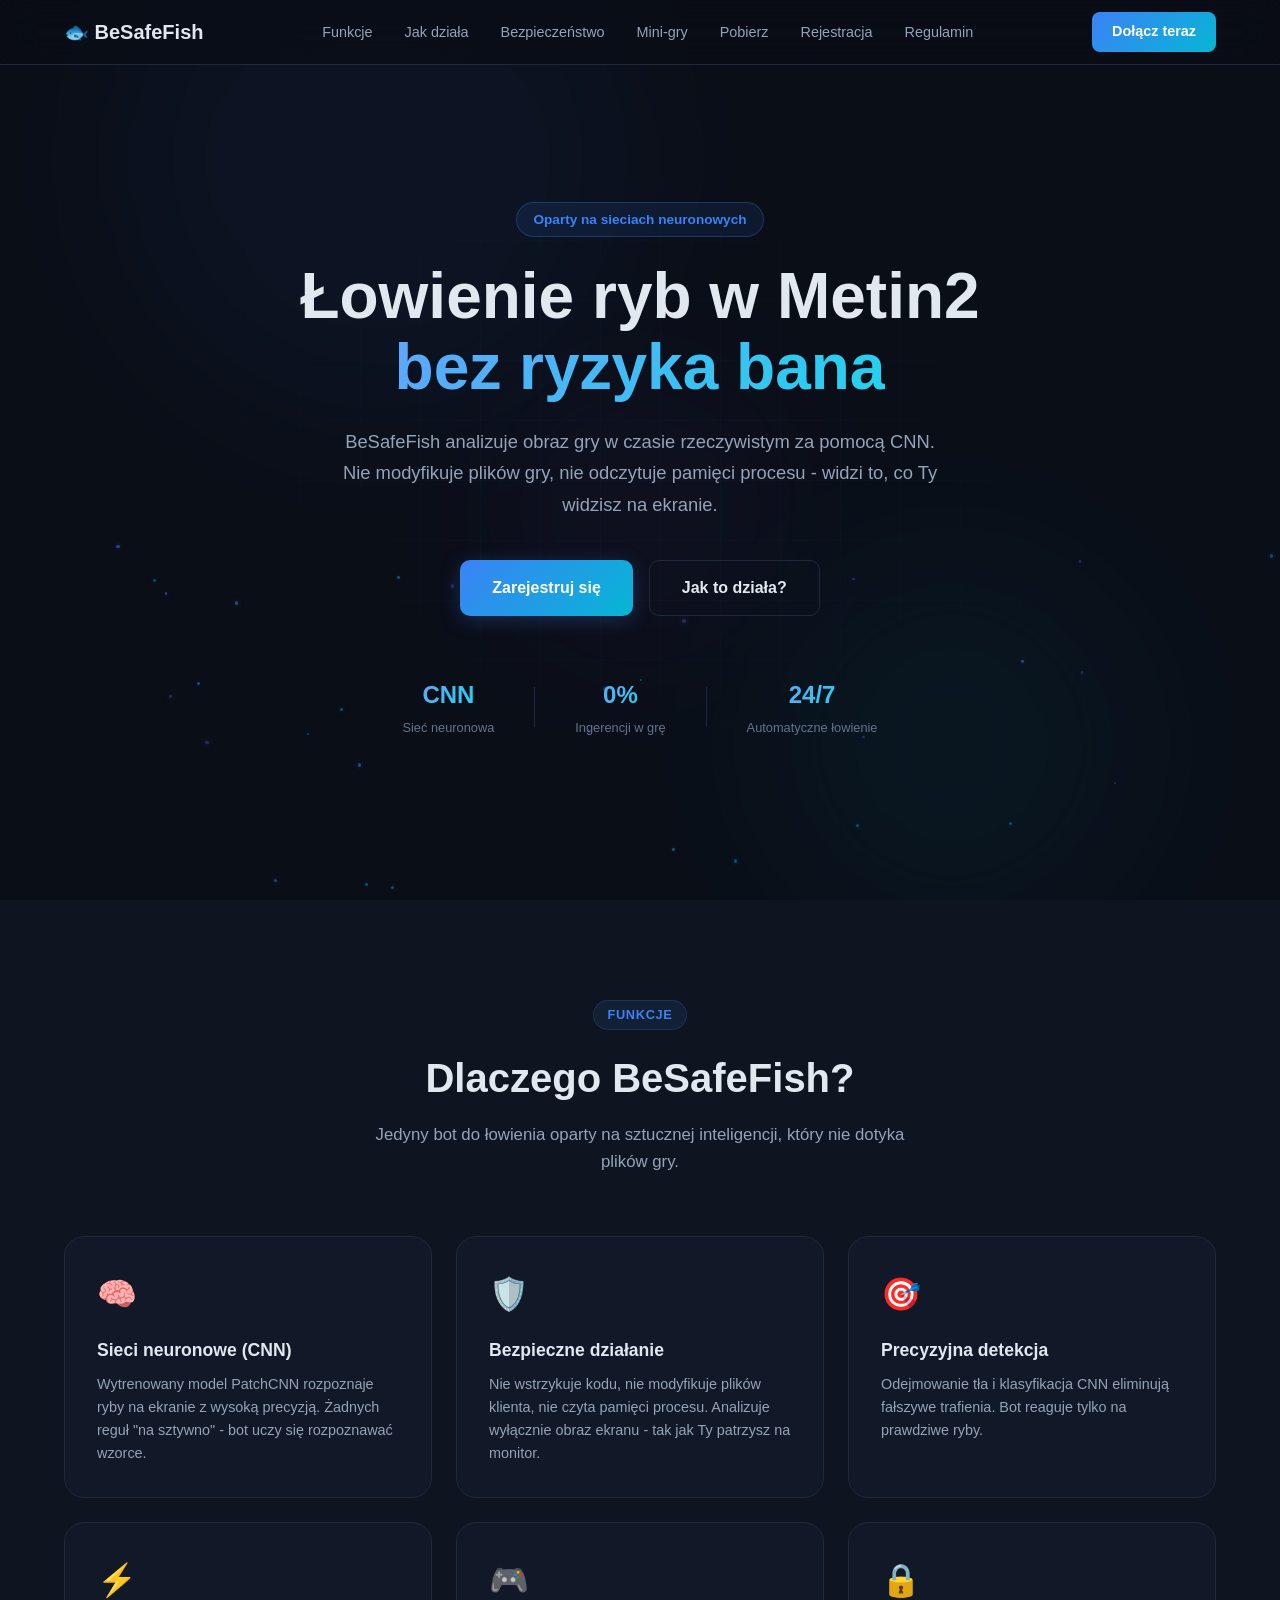
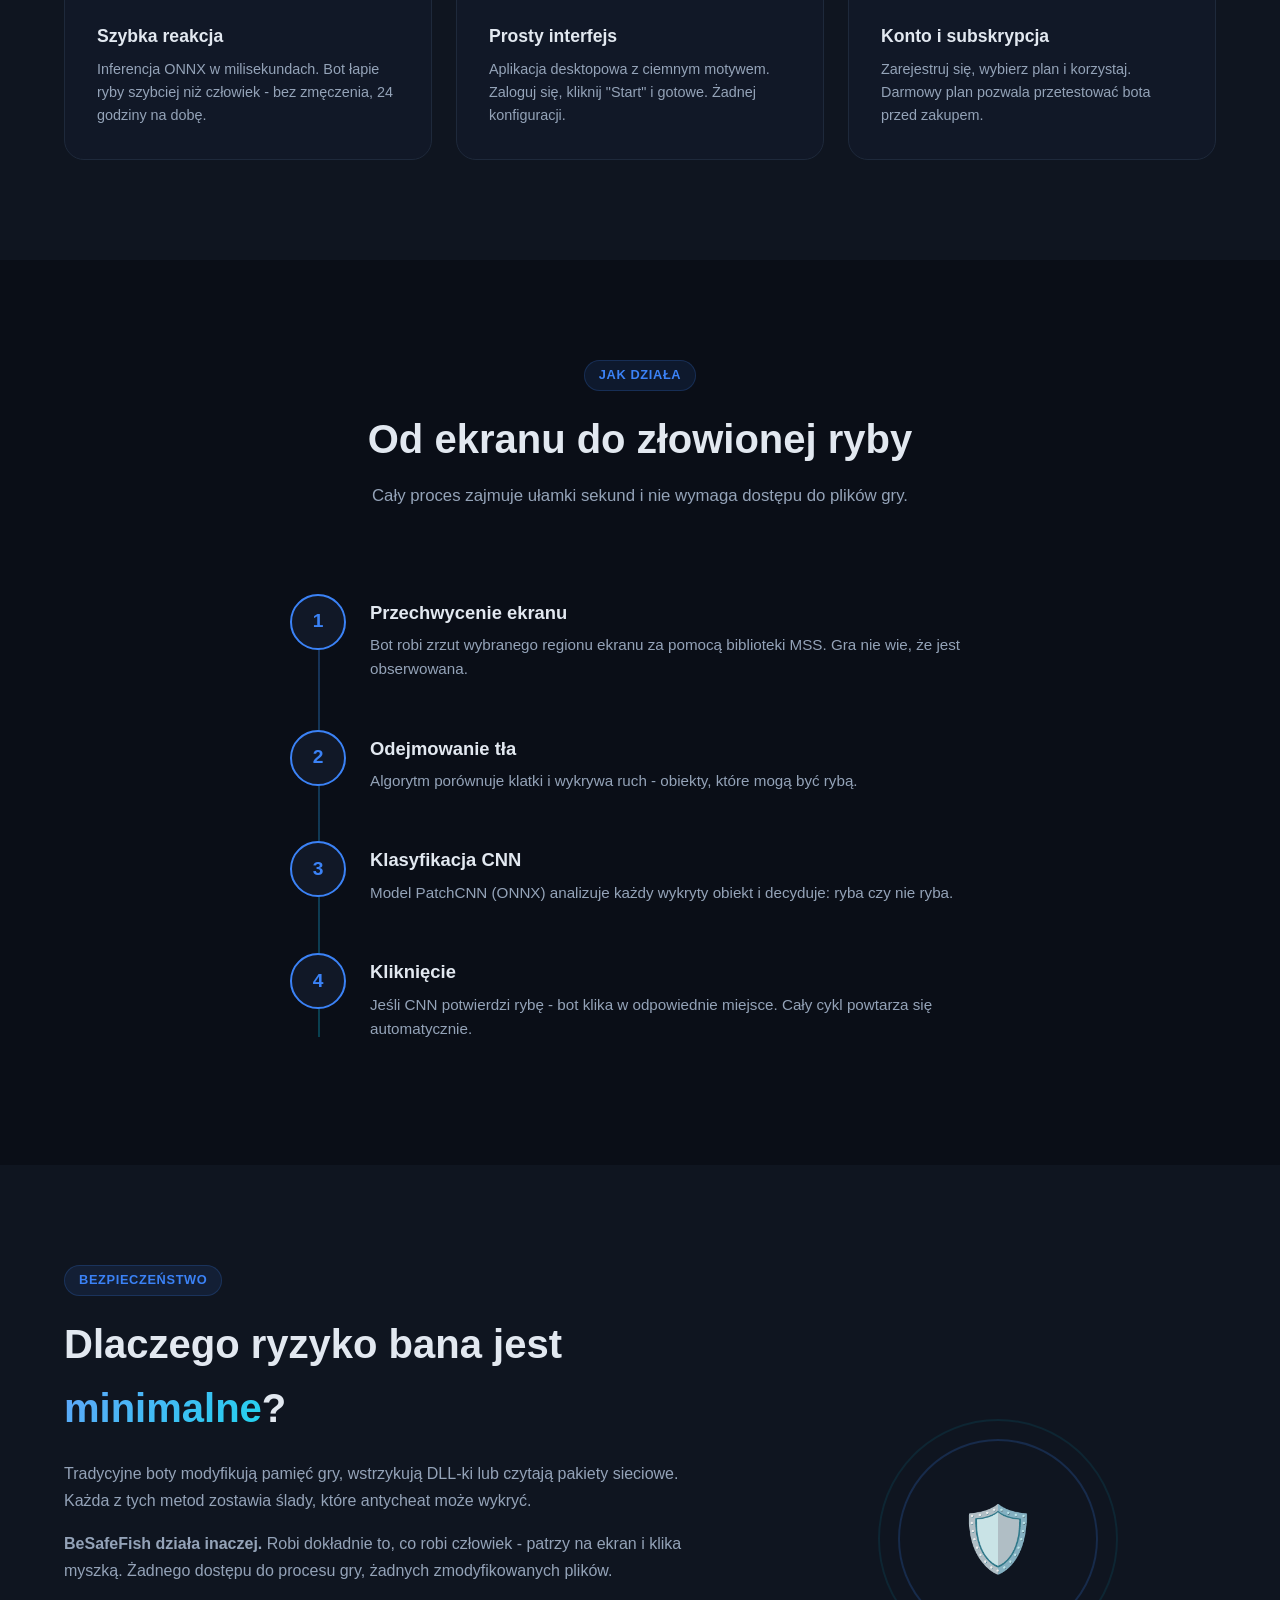
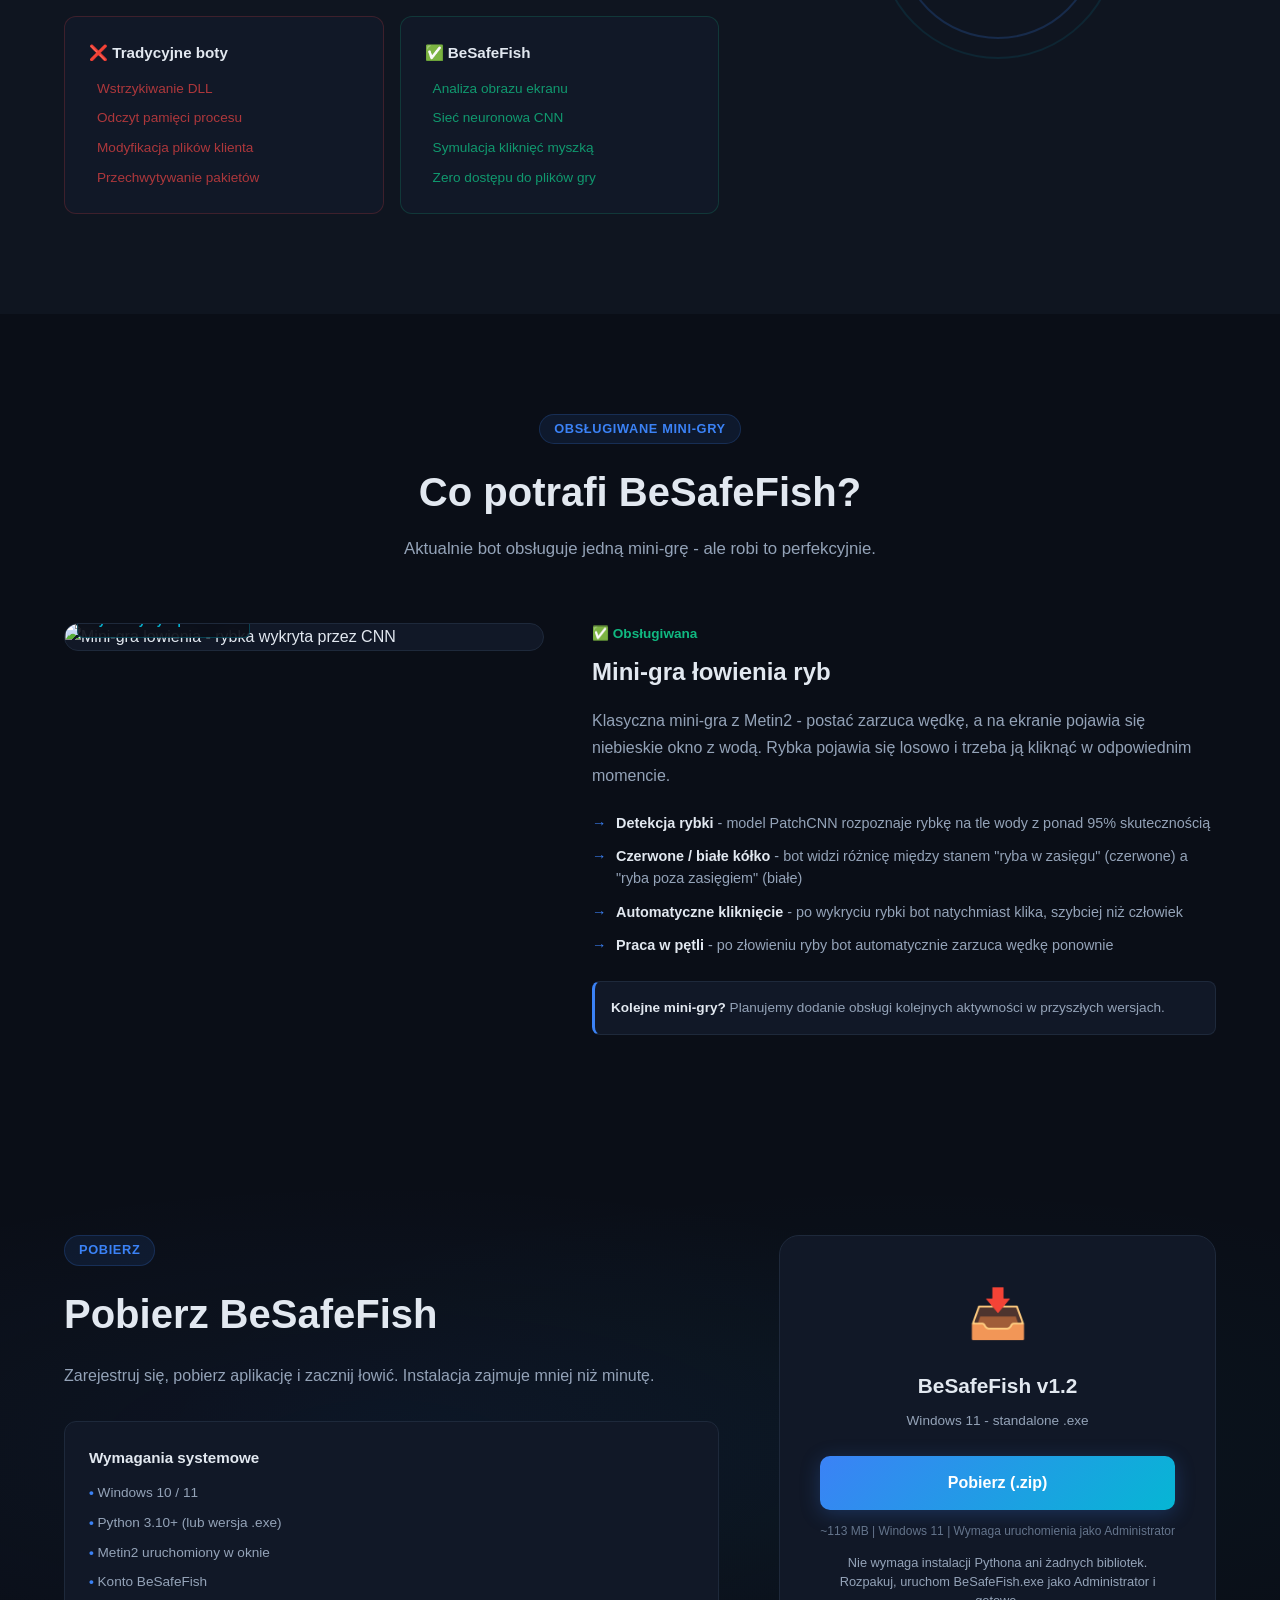
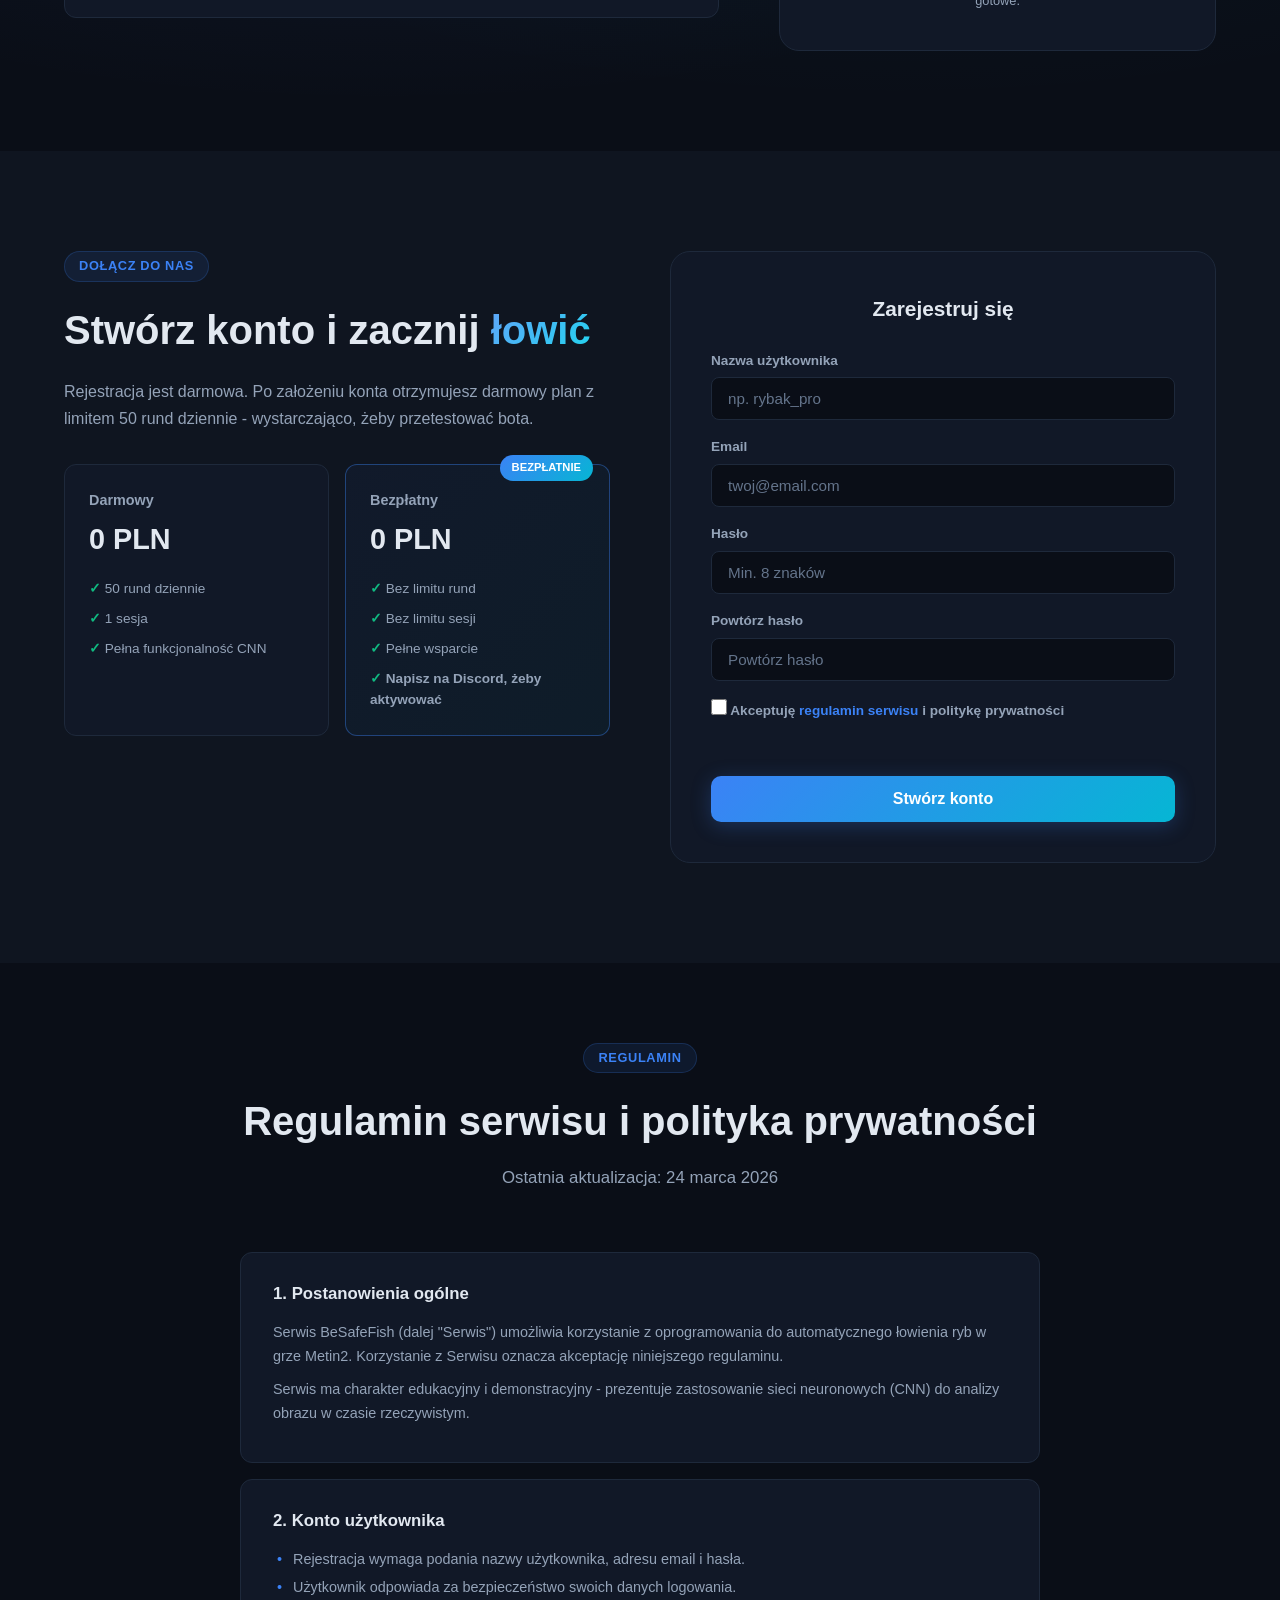
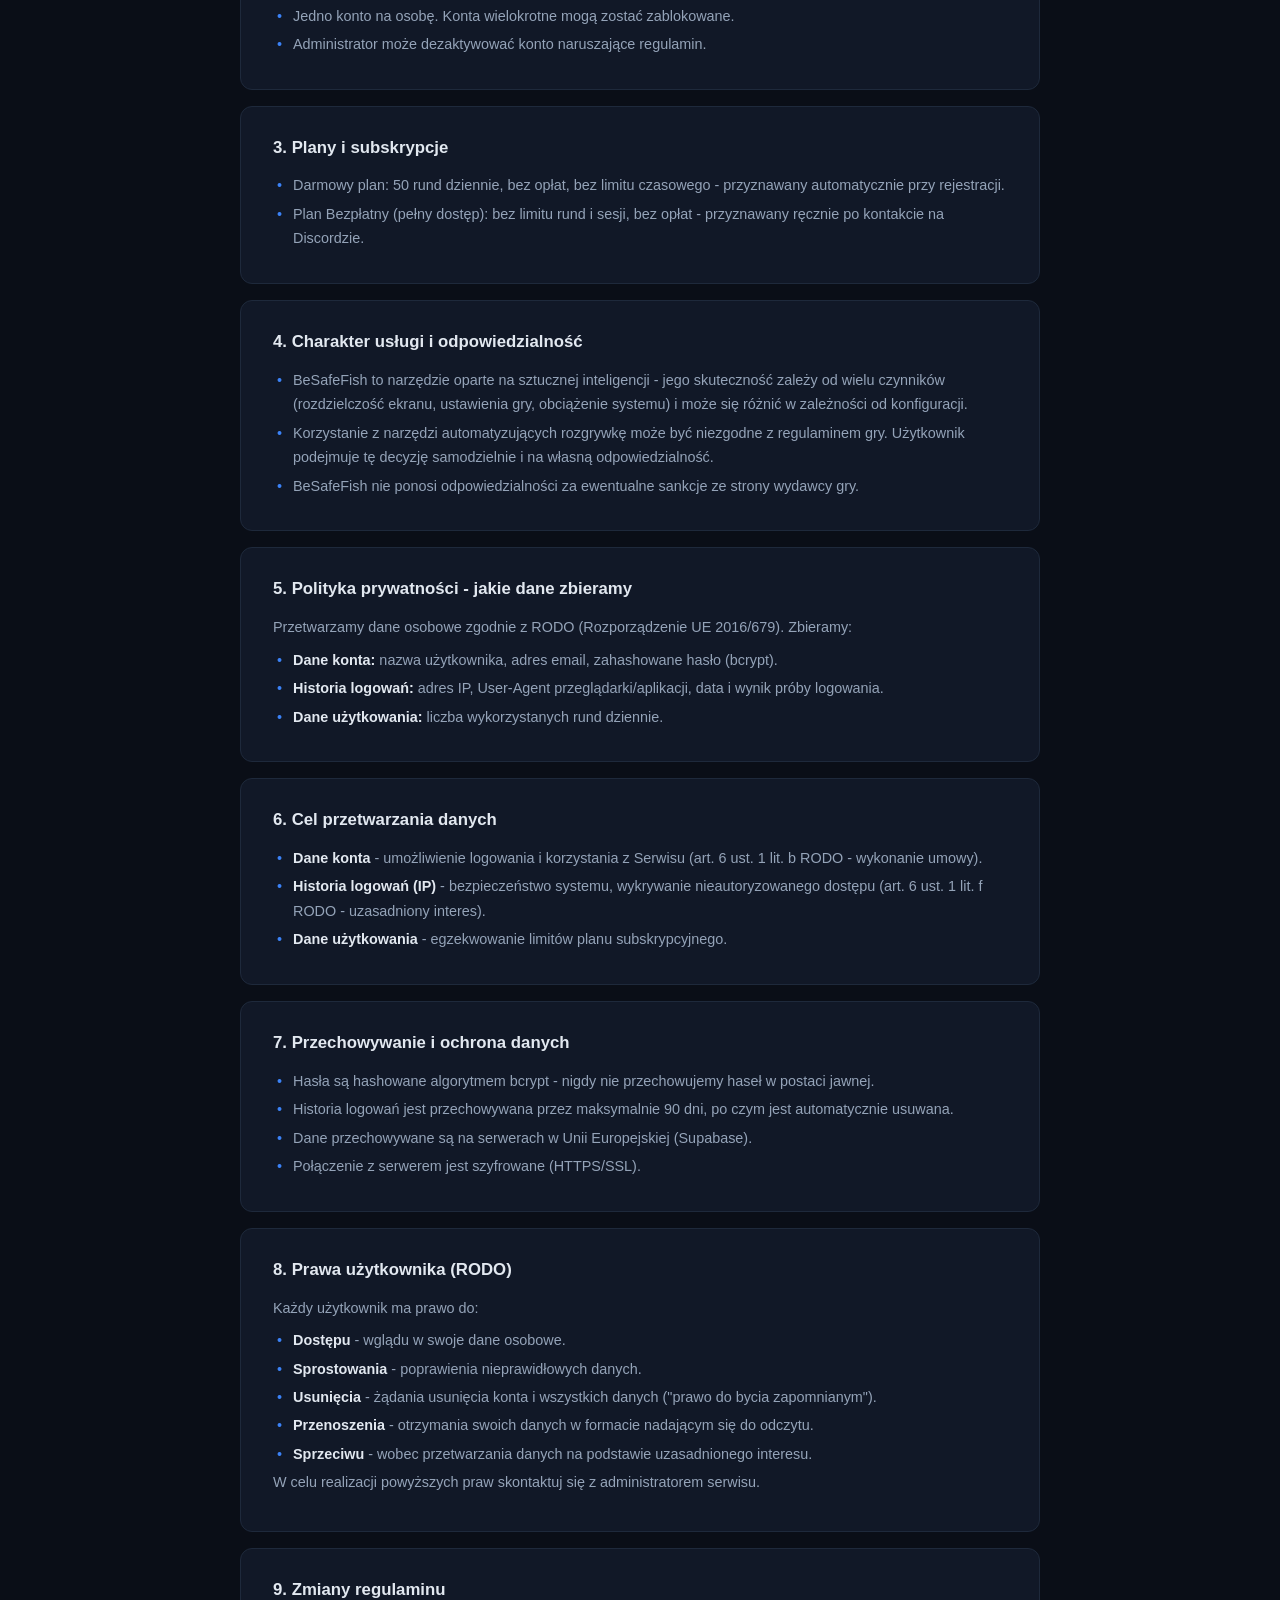
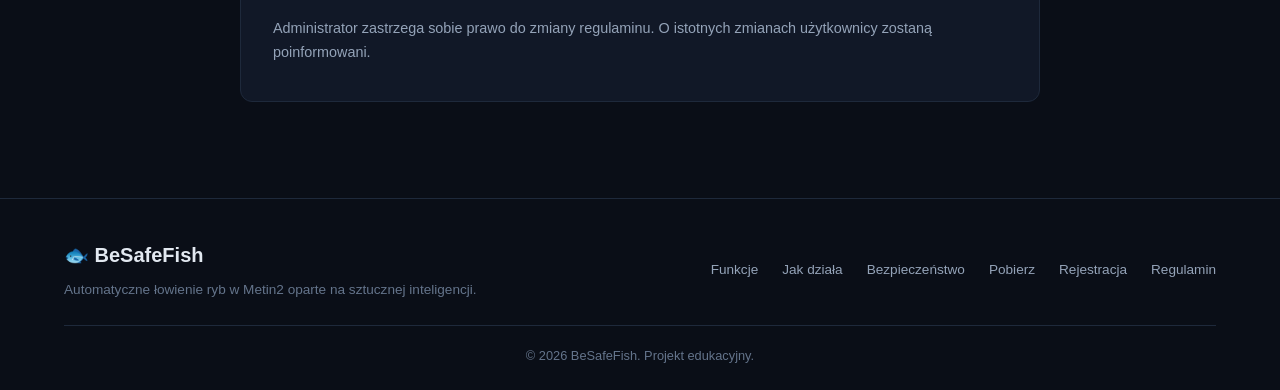
==== commit a458c5c5: "feat: dodanie planu discord-plan (bezplatny pelny dostep) + zmiana karty Premium na Bezplatny na str" ====
--- a/versions/post_cnn/website/index.html
+++ b/versions/post_cnn/website/index.html
@@ -245,7 +245,7 @@
                     <div class="download-icon">&#x1F4E5;</div>
                     <h3>BeSafeFish v1.2</h3>
                     <p class="download-version">Windows 11 - standalone .exe</p>
-                    <a href="https://github.com/kamilkacperczyk-on/Kosa/releases/latest/download/BeSafeFish.zip" class="btn btn-primary btn-full">Pobierz (.zip)</a>
+                    <a href="https://github.com/kamilkacperczyk/Kosa/releases/latest/download/BeSafeFish.zip" class="btn btn-primary btn-full">Pobierz (.zip)</a>
                     <p class="download-size">~113 MB | Windows 11 | Wymaga uruchomienia jako Administrator</p>
                     <p class="download-note">Nie wymaga instalacji Pythona ani żadnych bibliotek.<br>Rozpakuj, uruchom BeSafeFish.exe jako Administrator i gotowe.</p>
                 </div>
@@ -273,13 +273,14 @@
                         </ul>
                     </div>
                     <div class="plan-card plan-premium">
-                        <div class="plan-badge">Popularny</div>
-                        <div class="plan-name">Premium</div>
-                        <div class="plan-price">29.99 PLN<span>/mies.</span></div>
+                        <div class="plan-badge">Bezpłatnie</div>
+                        <div class="plan-name">Bezpłatny</div>
+                        <div class="plan-price">0 PLN</div>
                         <ul>
                             <li>Bez limitu rund</li>
                             <li>Bez limitu sesji</li>
-                            <li>7 dni za darmo</li>
+                            <li>Pełne wsparcie</li>
+                            <li><strong>Napisz na Discord, żeby aktywować</strong></li>
                         </ul>
                     </div>
                 </div>
@@ -345,9 +346,8 @@
             <div class="terms-block">
                 <h3>3. Plany i subskrypcje</h3>
                 <ul>
-                    <li>Darmowy plan: 50 rund dziennie, bez opłat, bez limitu czasowego.</li>
-                    <li>Plan Premium: bez limitu rund, płatny miesięcznie.</li>
-                    <li>Po wygaśnięciu planu Premium konto automatycznie wraca do planu darmowego.</li>
+                    <li>Darmowy plan: 50 rund dziennie, bez opłat, bez limitu czasowego - przyznawany automatycznie przy rejestracji.</li>
+                    <li>Plan Bezpłatny (pełny dostęp): bez limitu rund i sesji, bez opłat - przyznawany ręcznie po kontakcie na Discordzie.</li>
                 </ul>
             </div>
 
